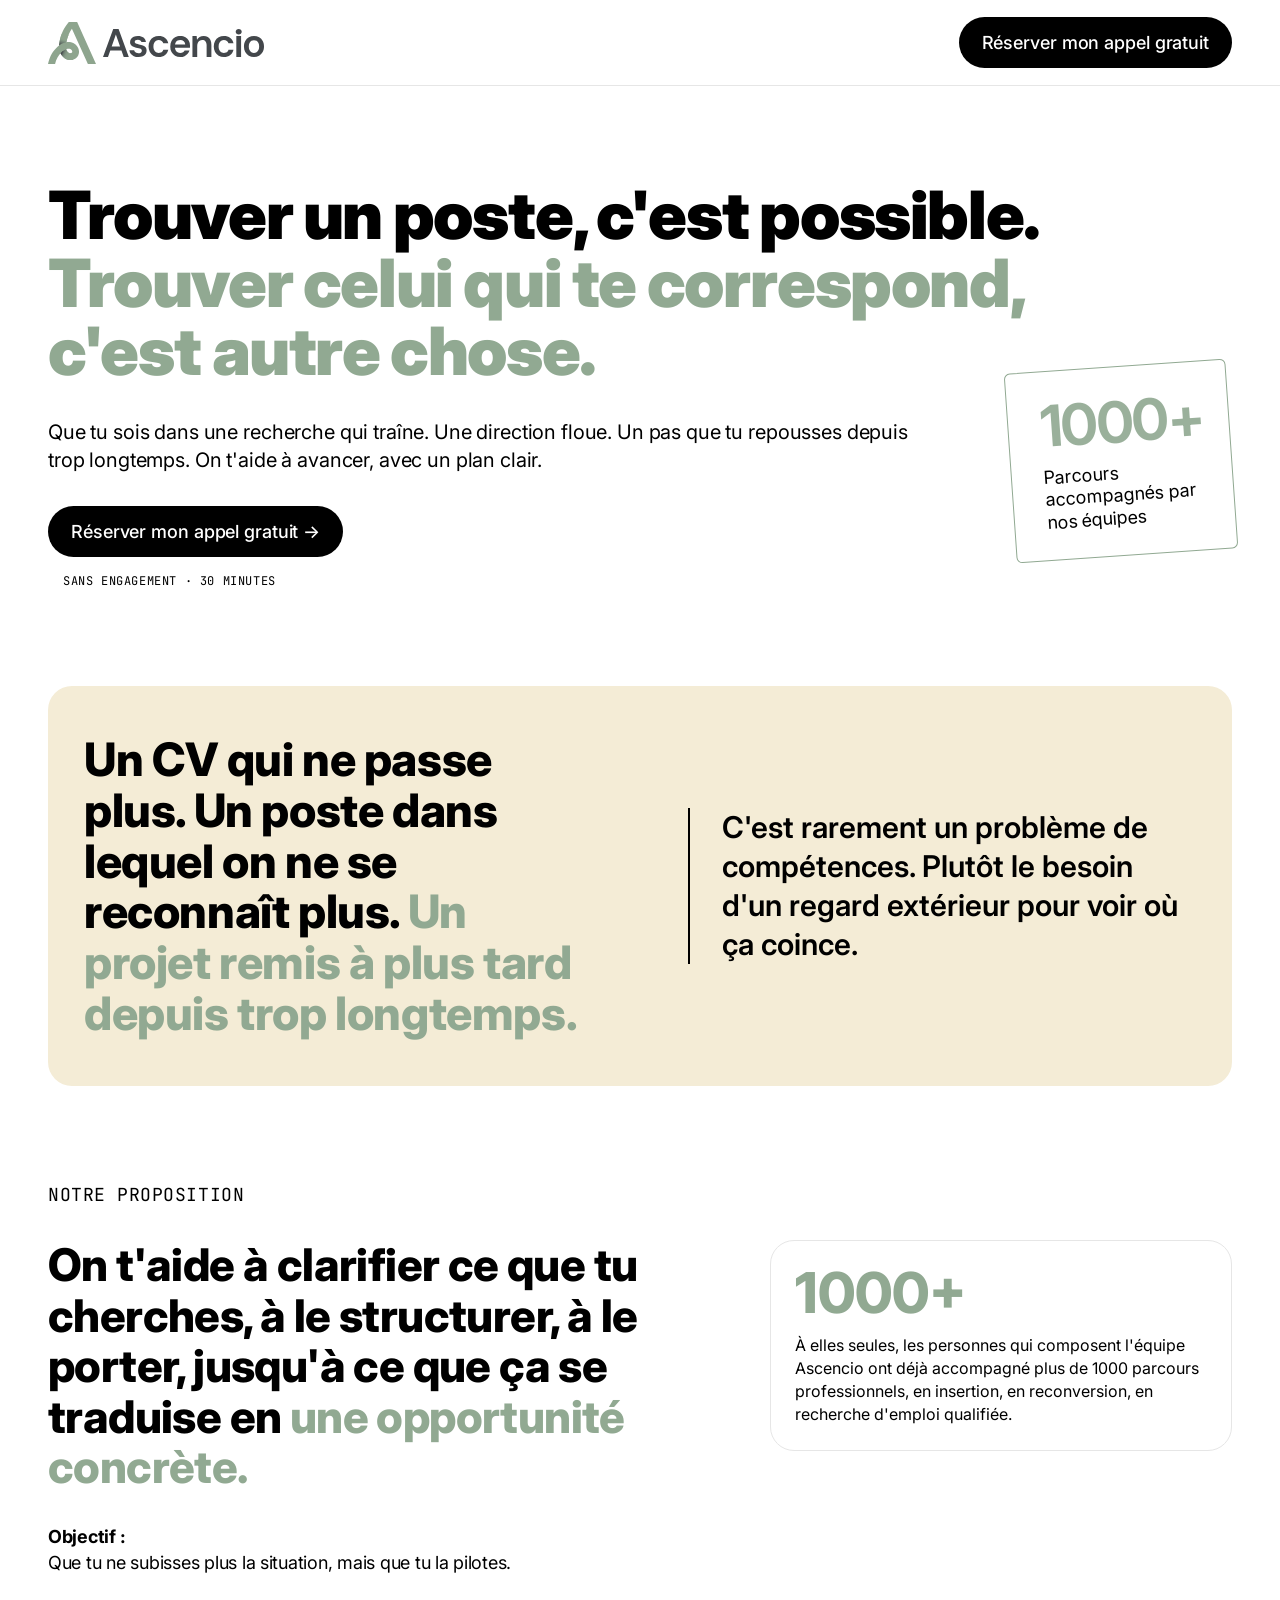
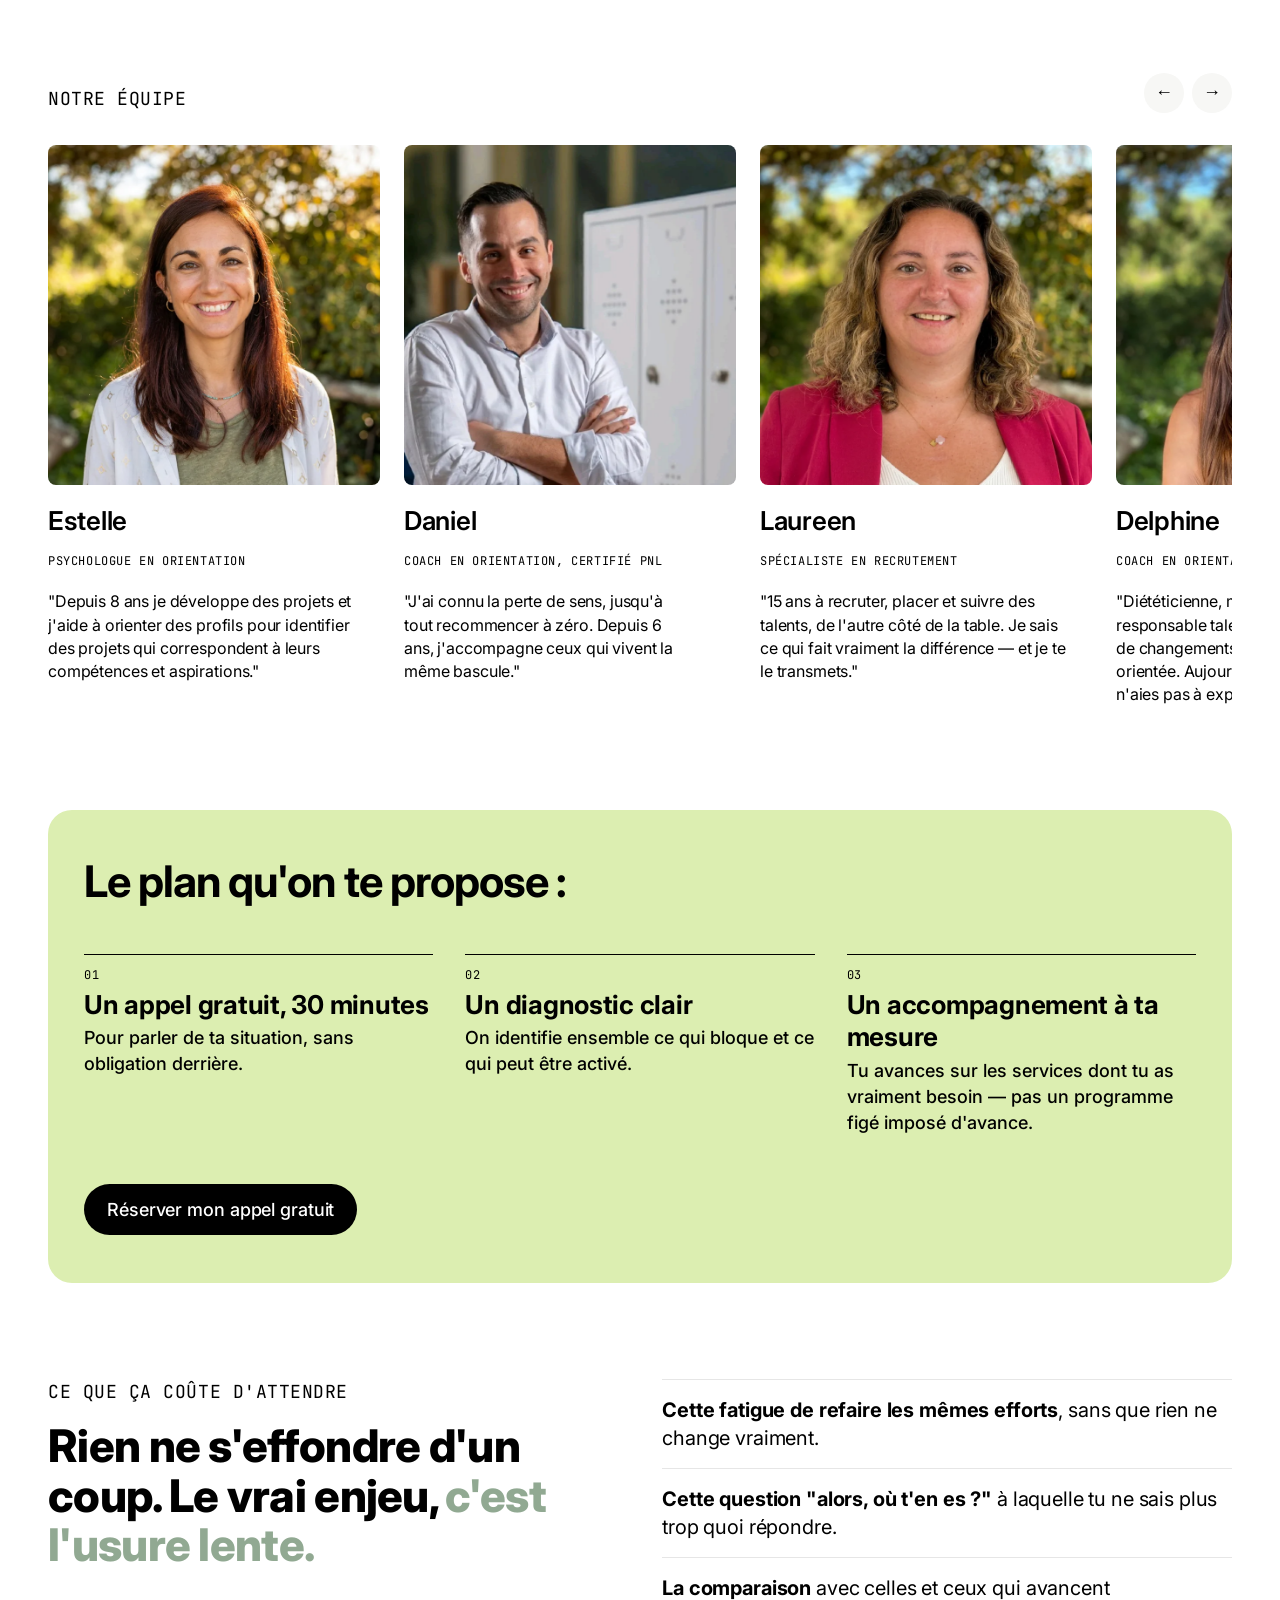
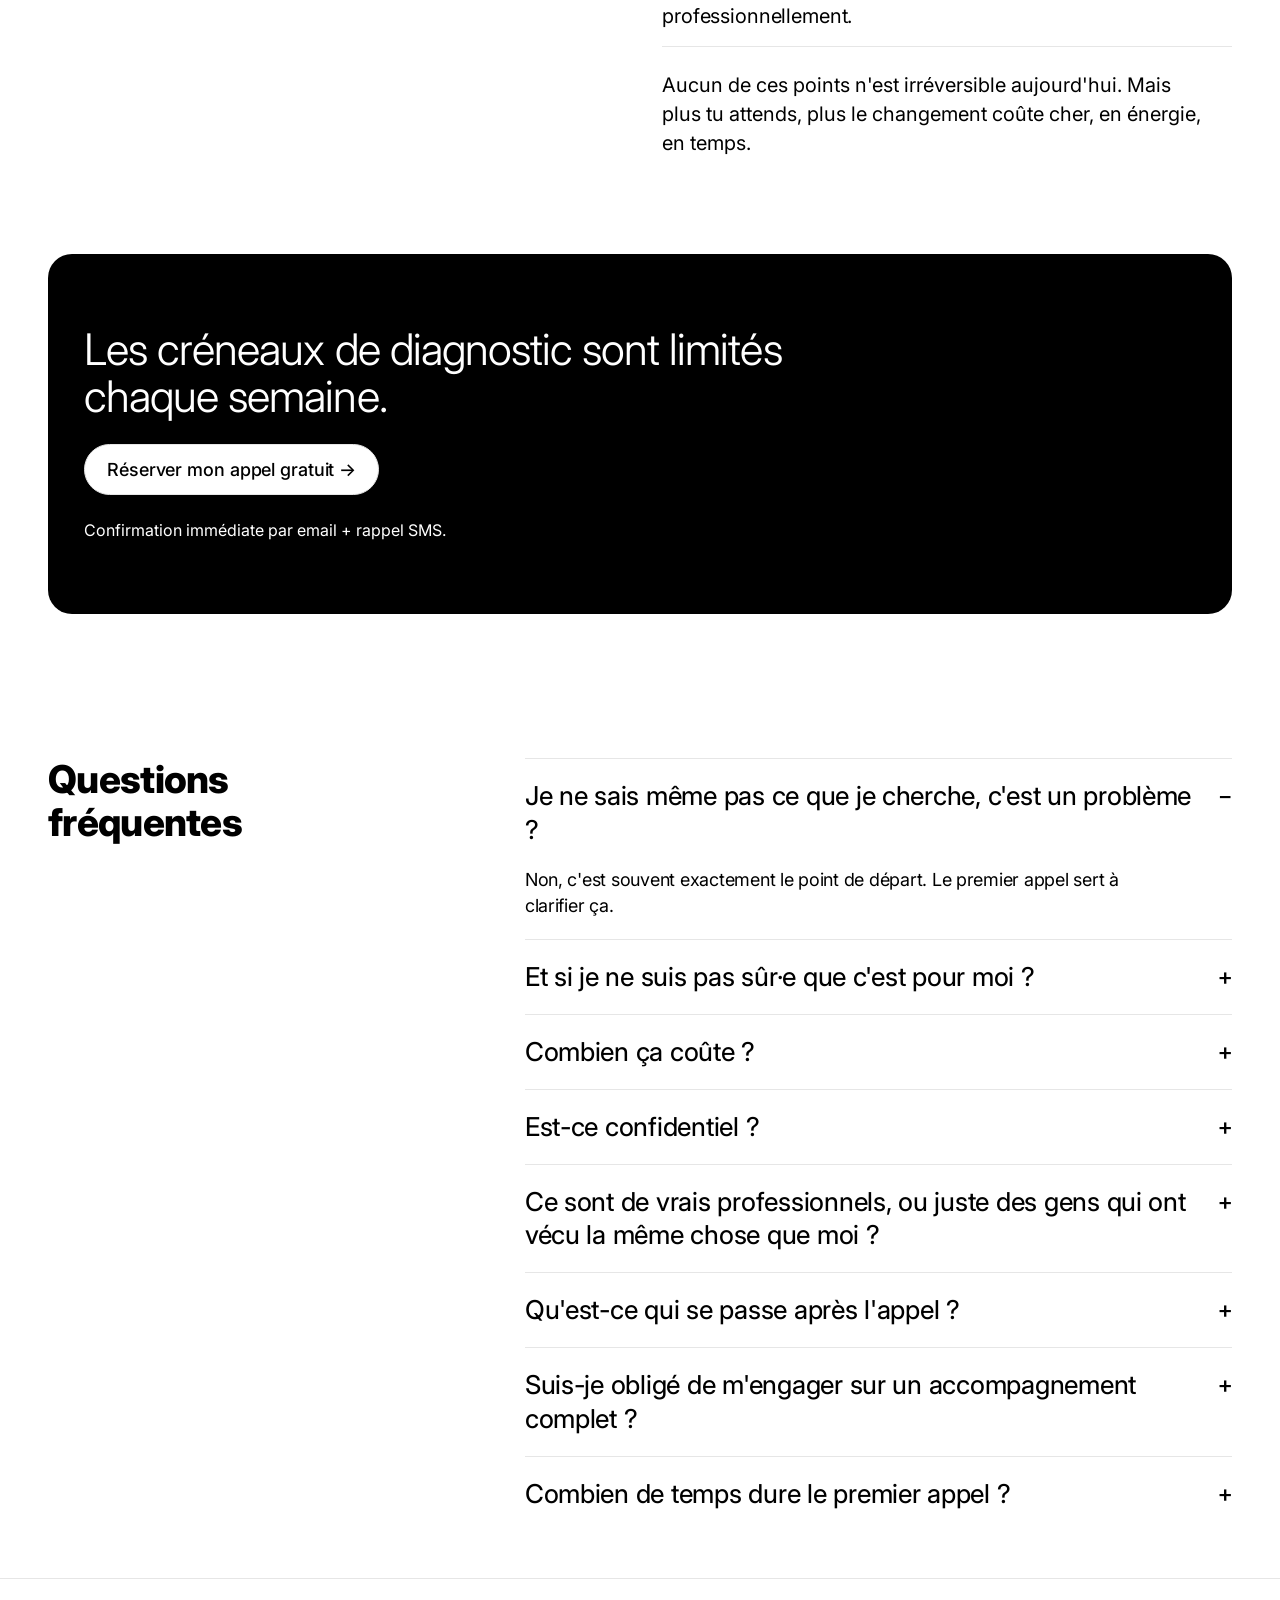
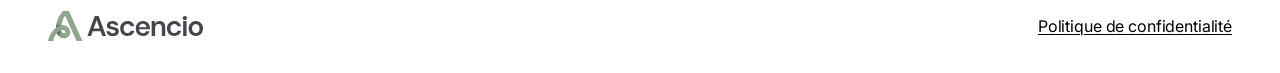
==== avancer-professionnellement/index.html @ 097c0e7f "Rename celui-qui-te-correspond to avancer-professionnellement More generic folder/URL name for the g" ====
<!doctype html>
<html lang="fr">
<head>
<meta charset="utf-8">
<meta name="viewport" content="width=device-width, initial-scale=1">

<!-- Google Tag Manager container GTM-M7S3R6W7.
     Facebook Pixel and Google Analytics are configured as tags INSIDE
     this container (in the GTM web UI), not hardcoded here. -->
<script>(function(w,d,s,l,i){w[l]=w[l]||[];w[l].push({'gtm.start':
new Date().getTime(),event:'gtm.js'});var f=d.getElementsByTagName(s)[0],
j=d.createElement(s),dl=l!='dataLayer'?'&l='+l:'';j.async=true;j.src=
'https://www.googletagmanager.com/gtm.js?id='+i+dl;f.parentNode.insertBefore(j,f);
})(window,document,'script','dataLayer','GTM-M7S3R6W7');</script>
<!-- End Google Tag Manager -->

<title>Ascencio — Trouver un poste qui te correspond</title>
<meta name="description" content="Un appel gratuit de 30 minutes pour clarifier ta recherche d'emploi et construire un plan concret, sans engagement.">

<meta property="og:type" content="website">
<meta property="og:title" content="Ascencio — Trouver un poste qui te correspond">
<meta property="og:description" content="Un appel gratuit de 30 minutes pour clarifier ta recherche d'emploi et construire un plan concret, sans engagement.">
<meta property="og:image" content="../assets/images/team/estelle.webp">
<meta name="twitter:card" content="summary_large_image">

<!-- Fonts: preconnected + swapped in so first paint never blocks on them -->
<link rel="preconnect" href="https://fonts.googleapis.com">
<link rel="preconnect" href="https://fonts.gstatic.com" crossorigin>
<link rel="stylesheet" href="https://fonts.googleapis.com/css2?family=Inter:opsz,wght@14..32,100..900&family=JetBrains+Mono:wght@100..800&display=swap">

<link rel="icon" href="../assets/images/favicon.svg" type="image/svg+xml">
<link rel="icon" href="../assets/images/favicon-32.png" type="image/png" sizes="32x32">
<link rel="apple-touch-icon" href="../assets/images/apple-touch-icon.png">

<link rel="stylesheet" href="../assets/css/tokens.css">
<link rel="stylesheet" href="../assets/css/components.css">
</head>
<body>
<!-- Google Tag Manager (noscript) -->
<noscript><iframe src="https://www.googletagmanager.com/ns.html?id=GTM-M7S3R6W7" height="0" width="0" style="display:none;visibility:hidden"></iframe></noscript>
<!-- End Google Tag Manager (noscript) -->

<header class="site-header">
  <div class="header-inner container">
    <img class="logo" src="../assets/images/logo-ascensio.svg" width="217" height="42" alt="Ascensio">
    <a class="btn btn-primary" href="https://calendly.com/ascencio-ch/30min" target="_blank" rel="noopener noreferrer">Réserver mon appel gratuit</a>
  </div>
</header>

<main>

  <!-- ===== Hero ===== -->
  <section class="hero" data-component="hero">
    <div class="container">
      <h1 class="hero-title">Trouver un poste, c'est possible. <span class="accent">Trouver celui qui te correspond, c'est autre chose.</span></h1>
      <p class="hero-sub">Que tu sois dans une recherche qui traîne. Une direction floue. Un pas que tu repousses depuis trop longtemps. On t'aide à avancer, avec un plan clair.</p>
      <div class="hero-actions">
        <div class="hero-cta-col">
          <a class="btn btn-primary btn-block" href="https://calendly.com/ascencio-ch/30min" target="_blank" rel="noopener noreferrer">Réserver mon appel gratuit →</a>
          <span class="hero-reassurance">Sans engagement · 30 minutes</span>
        </div>
        <div class="hero-stat">
          <span class="hero-stat-number">1000+</span>
          <span class="hero-stat-label">Parcours accompagnés par nos équipes</span>
        </div>
      </div>
    </div>
  </section>
  <div data-sticky-sentinel aria-hidden="true"></div>

  <!-- ===== Mirror: problem framing (no consequences list for this theme — pull-quote instead) ===== -->
  <section data-component="mirror">
    <div class="container">
      <div class="color-block color-block--cream">
        <div class="mirror-grid mirror-grid--center">
          <div>
            <h2 class="mirror-title">Un CV qui ne passe plus. Un poste dans lequel on ne se reconnaît plus. <span class="accent">Un projet remis à plus tard depuis trop longtemps.</span></h2>
          </div>
          <blockquote class="mirror-quote">C'est rarement un problème de compétences. Plutôt le besoin d'un regard extérieur pour voir où ça coince.</blockquote>
        </div>
      </div>
    </div>
  </section>

  <!-- ===== Proposition ===== -->
  <section class="proposition" data-component="proposition">
    <div class="container">
      <div class="proposition-eyebrow">Notre proposition</div>
      <div class="proposition-grid">
        <div>
          <h2 class="proposition-title">On t'aide à clarifier ce que tu cherches, à le structurer, à le porter, jusqu'à ce que ça se traduise en <span class="accent">une opportunité concrète.</span></h2>
          <p class="proposition-goal"><strong>Objectif :</strong><br>Que tu ne subisses plus la situation, mais que tu la pilotes.</p>
        </div>
        <div class="proposition-card">
          <div class="stat-number">1000+</div>
          <p>À elles seules, les personnes qui composent l'équipe Ascencio ont déjà accompagné plus de 1000 parcours professionnels, en insertion, en reconversion, en recherche d'emploi qualifiée.</p>
        </div>
      </div>
    </div>
  </section>

  <!-- ===== Team ===== -->
  <section class="team" data-component="team" aria-label="Notre équipe">
    <div class="team-head container">
      <div class="team-eyebrow">Notre équipe</div>
      <div class="team-controls">
        <button type="button" class="icon-btn" data-rail-prev aria-label="Profil précédent">←</button>
        <button type="button" class="icon-btn" data-rail-next aria-label="Profil suivant">→</button>
      </div>
    </div>
    <div class="team-rail-outer">
    <div class="team-rail-mask">
    <ul class="team-rail" data-rail>
      <li class="team-card">
        <img class="team-photo" src="../assets/images/team/estelle.webp" width="780" height="780" alt="Estelle" loading="lazy" decoding="async">
        <div class="team-name">Estelle</div>
        <div class="team-role">Psychologue en orientation</div>
        <p class="team-quote">"Depuis 8 ans je développe des projets et j'aide à orienter des profils pour identifier des projets qui correspondent à leurs compétences et aspirations."</p>
      </li>
      <li class="team-card">
        <img class="team-photo" src="../assets/images/team/daniel.webp" width="780" height="780" alt="Daniel" loading="lazy" decoding="async">
        <div class="team-name">Daniel</div>
        <div class="team-role">Coach en orientation, certifié PNL</div>
        <p class="team-quote">"J'ai connu la perte de sens, jusqu'à tout recommencer à zéro. Depuis 6 ans, j'accompagne ceux qui vivent la même bascule."</p>
      </li>
      <li class="team-card">
        <img class="team-photo" src="../assets/images/team/laureen.webp" width="780" height="780" alt="Laureen" loading="lazy" decoding="async">
        <div class="team-name">Laureen</div>
        <div class="team-role">Spécialiste en recrutement</div>
        <p class="team-quote">"15 ans à recruter, placer et suivre des talents, de l'autre côté de la table. Je sais ce qui fait vraiment la différence — et je te le transmets."</p>
      </li>
      <li class="team-card">
        <img class="team-photo" src="../assets/images/team/delphine.webp" width="780" height="780" alt="Delphine" loading="lazy" decoding="async">
        <div class="team-name">Delphine</div>
        <div class="team-role">Coach en orientation</div>
        <p class="team-quote">"Diététicienne, manager événementiel, responsable talents : ma carrière a été faite de changements faute d'avoir été bien orientée. Aujourd'hui, je m'assure que toi, tu n'aies pas à expérimenter mon vécu."</p>
      </li>
      <li class="team-card">
        <img class="team-photo" src="../assets/images/team/alice.webp" width="390" height="520" alt="Alice" loading="lazy" decoding="async">
        <div class="team-name">Alice</div>
        <div class="team-role">Psychologue en orientation</div>
      </li>
    </ul>
    </div>
    </div>
  </section>

  <!-- ===== Plan ===== -->
  <section data-component="plan">
    <div class="container">
      <div class="color-block color-block--lime">
        <h2 class="plan-title">Le plan qu'on te propose :</h2>
        <ol class="plan-list">
          <li class="plan-item">
            <span class="plan-num">01</span>
            <strong>Un appel gratuit, 30 minutes</strong>
            <span>Pour parler de ta situation, sans obligation derrière.</span>
          </li>
          <li class="plan-item">
            <span class="plan-num">02</span>
            <strong>Un diagnostic clair</strong>
            <span>On identifie ensemble ce qui bloque et ce qui peut être activé.</span>
          </li>
          <li class="plan-item">
            <span class="plan-num">03</span>
            <strong>Un accompagnement à ta mesure</strong>
            <span>Tu avances sur les services dont tu as vraiment besoin — pas un programme figé imposé d'avance.</span>
          </li>
        </ol>
        <div class="plan-cta">
          <a class="btn btn-primary btn-block" href="https://calendly.com/ascencio-ch/30min" target="_blank" rel="noopener noreferrer">Réserver mon appel gratuit</a>
        </div>
      </div>
    </div>
  </section>

  <!-- ===== Cost of waiting ===== -->
  <section class="cost" data-component="cost">
    <div class="container">
      <div class="cost-grid">
        <div>
          <div class="cost-eyebrow">Ce que ça coûte d'attendre</div>
          <h2 class="cost-title">Rien ne s'effondre d'un coup. Le vrai enjeu, <span class="accent">c'est l'usure lente.</span></h2>
        </div>
        <div>
          <div class="cost-list">
            <div><strong>Cette fatigue de refaire les mêmes efforts</strong>, sans que rien ne change vraiment.</div>
            <div><strong>Cette question "alors, où t'en es ?"</strong> à laquelle tu ne sais plus trop quoi répondre.</div>
            <div><strong>La comparaison</strong> avec celles et ceux qui avancent professionnellement.</div>
          </div>
          <p class="cost-note">Aucun de ces points n'est irréversible aujourd'hui. Mais plus tu attends, plus le changement coûte cher, en énergie, en temps.</p>
        </div>
      </div>
    </div>
  </section>

  <!-- ===== Scarcity / secondary CTA ===== -->
  <section class="scarcity-section" data-component="scarcity">
    <div class="container">
      <div class="color-block color-block--dark scarcity">
        <h2 class="scarcity-title">Les créneaux de diagnostic sont limités chaque semaine.</h2>
        <a class="btn btn-secondary btn-block" href="https://calendly.com/ascencio-ch/30min" target="_blank" rel="noopener noreferrer">Réserver mon appel gratuit →</a>
        <div class="scarcity-note">Confirmation immédiate par email + rappel SMS.</div>
      </div>
    </div>
  </section>

  <!-- ===== FAQ ===== -->
  <section class="faq" data-component="faq">
    <div class="container">
      <div class="faq-grid">
        <h2 class="faq-title">Questions fréquentes</h2>
        <div class="faq-list">
          <details class="faq-item" open>
            <summary>Je ne sais même pas ce que je cherche, c'est un problème ?</summary>
            <p>Non, c'est souvent exactement le point de départ. Le premier appel sert à clarifier ça.</p>
          </details>
          <details class="faq-item">
            <summary>Et si je ne suis pas sûr·e que c'est pour moi ?</summary>
            <p>L'appel n'engage à rien. S'il s'avère qu'on n'est pas la bonne réponse, on te le dira aussi.</p>
          </details>
          <details class="faq-item">
            <summary>Combien ça coûte ?</summary>
            <p>Ça dépend de ce dont tu as besoin, c'est justement ce que le premier appel permet de clarifier. Nos accompagnements démarrent à 150.–/h.</p>
          </details>
          <details class="faq-item">
            <summary>Est-ce confidentiel ?</summary>
            <p>Oui, entièrement. Rien n'est partagé.</p>
          </details>
          <details class="faq-item">
            <summary>Ce sont de vrais professionnels, ou juste des gens qui ont vécu la même chose que moi ?</summary>
            <p>Les deux à la fois. Chacun est sélectionné pour sa formation certifiée mais aussi pour son vécu personnel qui vient enrichir l'accompagnement, pas le remplacer.</p>
          </details>
          <details class="faq-item">
            <summary>Qu'est-ce qui se passe après l'appel ?</summary>
            <p>Une lecture claire de ta situation, et, si ça a du sens, une proposition adaptée d'accompagnement. Aucune obligation.</p>
          </details>
          <details class="faq-item">
            <summary>Suis-je obligé de m'engager sur un accompagnement complet ?</summary>
            <p>Non. Chaque accompagnement est sans engagement.</p>
          </details>
          <details class="faq-item">
            <summary>Combien de temps dure le premier appel ?</summary>
            <p>30 minutes, sans engagement.</p>
          </details>
        </div>
      </div>
    </div>
  </section>

</main>

<footer class="site-footer">
  <div class="container footer-inner">
    <img class="logo" src="../assets/images/logo-ascensio.svg" width="150" height="29" alt="Ascensio">
    <div class="footer-meta">
      <a class="footer-link" href="../politique-confidentialite/">Politique de confidentialité</a>
    </div>
  </div>
</footer>

<div class="sticky-cta" data-sticky-cta>
  <span>Réserver mon appel gratuit</span>
  <a class="btn btn-primary" href="https://calendly.com/ascencio-ch/30min" target="_blank" rel="noopener noreferrer">Réserver</a>
</div>

<div class="cookie-notice" data-cookie-notice hidden>
  <button type="button" class="cookie-notice-close" data-cookie-close aria-label="Fermer">×</button>
  <p class="cookie-notice-text">Ce site utilise des cookies pour améliorer votre expérience et mesurer notre audience.</p>
  <div class="cookie-notice-actions">
    <a class="cookie-notice-link" href="../politique-confidentialite/">En savoir plus</a>
    <button type="button" class="cookie-notice-accept" data-cookie-accept>Compris</button>
  </div>
</div>

<script src="../assets/js/main.js" defer></script>
</body>
</html>
---- assets/css/tokens.css ----
/* Design tokens — generated from the Figma marketing design system export.
   Shared by every variant; edit here to restyle all landing pages at once. */
:root {
  /* color */
  --black: #000000;
  --white: #ffffff;
  --gray-e6: #e6e6e6;
  --gray-f7: #f7f7f5;
  --lime: #dceeb1;
  --lilac: #c5b0f4;
  --cream: #f4ecd6;
  --pink: #efd4d4;
  --mint: #c8e6cd;
  --coral: #f3c9b6;
  --navy: #1f1d3d;
  --brand: #91a992; /* sage accent used for headline highlights, stat numbers, hover state */

  --ink: var(--black);
  --canvas: var(--white);
  --inverse-ink: var(--white);
  --hairline: var(--gray-e6);
  --surface-soft: var(--gray-f7);
  --border-card: var(--hairline);

  --block-lime: var(--lime);
  --block-lilac: var(--lilac);
  --block-cream: var(--cream);
  --block-pink: var(--pink);
  --block-mint: var(--mint);
  --block-coral: var(--coral);
  --block-navy: var(--navy);

  /* type */
  --font-sans: "Inter", system-ui, -apple-system, sans-serif;
  --font-mono: "JetBrains Mono", ui-monospace, "SF Mono", monospace;

  --fs-display-lg: 64px; --lh-display-lg: 1.1; --ls-display-lg: -0.96px; --fw-display-lg: 700;
  --fs-headline: 26px; --lh-headline: 1.3; --ls-headline: -0.26px; --fw-headline: 600;
  --fs-subhead: 26px; --lh-subhead: 1.35; --ls-subhead: -0.26px; --fw-subhead: 450;
  --fs-card-title: 24px;
  --fs-body-lg: 20px; --lh-body-lg: 1.4; --ls-body-lg: -0.14px; --fw-body-lg: 400;
  --fs-body: 18px; --lh-body: 1.45; --ls-body: -0.26px; --fw-body: 400;
  --fs-body-sm: 16px; --lh-body-sm: 1.45; --ls-body-sm: -0.14px;
  --fs-button: 18px; --lh-button: 1.4; --ls-button: -0.1px; --fw-button: 500;
  --fs-eyebrow: 18px; --ls-eyebrow: 0.54px;
  --fs-caption: 12px; --ls-caption: 0.6px;

  /* space */
  --space-hair: 1px; --space-xxs: 4px; --space-xs: 8px; --space-sm: 12px; --space-md: 16px;
  --space-lg: 24px; --space-xl: 32px; --space-xxl: 48px; --space-section: 96px;

  --container-max: 1280px;
  --gutter-desktop: 48px;
  --gutter-mobile: 20px;
  --pad-block: 48px;
  --pad-card: 24px;

  /* shape / motion */
  --radius-md: 8px;
  --radius-lg: 24px;
  --radius-pill: 50px;
  --radius-full: 9999px;
  --ease-out: cubic-bezier(.2, .6, .2, 1);
  --dur-fast: 160ms;
  --dur-base: 280ms;

  /* breakpoint value for JS (kept in sync with the media query below) */
  --bp-mobile: 720px;
}
---- assets/css/components.css ----
/* Component library shared by every variant's index.html.
   Mobile-first: base rules target the phone layout used inside the
   Instagram/Facebook in-app browser; the single breakpoint below scales
   up to the desktop layout. Keeping one breakpoint (instead of separate
   mobile/desktop templates) is what makes a section reusable as one
   component across variants. */

/* ---------- base ---------- */
*, *::before, *::after { box-sizing: border-box; }
html { -webkit-text-size-adjust: 100%; }
body {
  margin: 0;
  background: var(--canvas);
  color: var(--ink);
  font-family: var(--font-sans);
  font-size: var(--fs-body);
  line-height: var(--lh-body);
  -webkit-font-smoothing: antialiased;
}
h1, h2, p, ol, ul { margin: 0; }
a { color: var(--ink); text-decoration: none; }
img { display: block; max-width: 100%; }
p { text-wrap: pretty; }
.accent { color: var(--brand); }

.container {
  max-width: var(--container-max);
  margin: 0 auto;
  padding: 0 var(--gutter-mobile);
}
@media (min-width: 721px) {
  .container { padding: 0 var(--gutter-desktop); }
}

/* ---------- buttons ---------- */
.btn {
  display: inline-flex;
  align-items: center;
  justify-content: center;
  gap: var(--space-xs);
  min-height: 48px;
  padding: 12px 22px;
  border: 1px solid transparent;
  border-radius: var(--radius-pill);
  font-family: var(--font-sans);
  font-size: var(--fs-button);
  font-weight: var(--fw-button);
  line-height: var(--lh-button);
  letter-spacing: var(--ls-button);
  white-space: nowrap;
  cursor: pointer;
  text-decoration: none;
  transition: background-color var(--dur-base) var(--ease-out),
              color var(--dur-base) var(--ease-out),
              border-color var(--dur-base) var(--ease-out);
}
.btn-primary { background: var(--ink); color: var(--canvas); }
.btn-secondary { background: var(--canvas); color: var(--ink); border-color: var(--border-card); }
.btn:hover, .btn:focus-visible { background: var(--brand); color: #fff; border-color: var(--brand); }
.btn-block { width: auto; }

.icon-btn {
  width: 40px;
  height: 40px;
  flex: none;
  display: inline-flex;
  align-items: center;
  justify-content: center;
  border: none;
  border-radius: var(--radius-full);
  background: var(--surface-soft);
  color: var(--ink);
  cursor: pointer;
  font-size: 18px;
}
.icon-btn:hover, .icon-btn:focus-visible { background: var(--brand); color: #fff; }

/* ---------- color block ---------- */
.color-block {
  border-radius: var(--radius-lg);
  padding: 32px;
}
@media (min-width: 721px) {
  .color-block { padding: 24px 36px; }
}
.color-block--lime { background: var(--block-lime); }
.color-block--cream { background: var(--block-cream); }
.color-block--lime, .color-block--cream { padding-top: 32px; padding-bottom: 32px; }
@media (min-width: 721px) {
  .color-block--lime, .color-block--cream { padding-top: 48px; padding-bottom: 48px; }
}
.color-block--mint { background: var(--block-mint); }
.color-block--pink { background: var(--block-pink); }
.color-block--lilac { background: var(--block-lilac); }
.color-block--coral { background: var(--block-coral); }
.color-block--dark { background: var(--ink); color: var(--inverse-ink); }

/* ---------- header ---------- */
.site-header {
  position: sticky;
  top: 0;
  z-index: 20;
  height: 60px;
  background: var(--canvas);
  border-bottom: var(--space-hair) solid var(--hairline);
}
.header-inner { display: flex; align-items: center; justify-content: space-between; gap: var(--space-md); height: 100%; }
.site-header .logo { height: 30px; width: auto; }
.site-header .btn { display: none; }
@media (min-width: 721px) {
  .site-header { height: 86px; }
  .site-header .logo { height: 42px; }
  .site-header .btn { display: inline-flex; }
}

/* ---------- hero ---------- */
.hero { padding: var(--space-xxl) 0; }
.hero-title {
  font-size: 34px;
  font-weight: 800;
  line-height: 1.08;
  letter-spacing: -0.7px;
}
.hero-sub {
  margin-top: var(--space-lg);
  max-width: 60em;
  font-size: var(--fs-body);
  line-height: var(--lh-body-lg);
  letter-spacing: var(--ls-body);
}
.hero-actions {
  margin-top: var(--space-xl);
  display: flex;
  flex-direction: column;
  align-items: flex-start;
  gap: var(--space-md);
}
.hero-cta-col { display: flex; flex-direction: column; align-items: flex-start; gap: var(--space-md); }
.hero-reassurance {
  font-family: var(--font-mono);
  font-size: var(--fs-caption);
  letter-spacing: var(--ls-caption);
  text-transform: uppercase;
}
.hero-stat {
  margin-top: var(--space-xl);
  display: flex;
  align-items: center;
  gap: var(--space-md);
  padding: 16px var(--space-lg);
  background: var(--canvas);
  border: 1px solid var(--brand);
  border-radius: var(--radius-lg);
}
.hero-stat-number { flex: none; font-size: 44px; font-weight: 800; line-height: 1; letter-spacing: -1px; color: var(--brand); }
.hero-stat-label { font-size: var(--fs-body-sm); font-weight: 600; line-height: 1.25; }

@media (min-width: 721px) {
  .hero { padding: var(--space-section) 0; }
  .hero-title { max-width: 16em; font-size: clamp(40px, 5.2vw, 76px); font-weight: 900; line-height: 1.02; letter-spacing: -1.4px; }
  .hero-sub { max-width: min(52em, calc(100% - 300px)); font-size: var(--fs-body-lg); line-height: var(--lh-body-lg); letter-spacing: var(--ls-body-lg); margin-top: var(--space-xl); }
  .hero-actions {
    flex-direction: row;
    align-items: flex-start;
    justify-content: space-between;
    gap: var(--space-xxl);
  }
  .hero-reassurance { padding-left: 15px; }
  .hero-stat {
    flex: none;
    width: 222px;
    height: 190px;
    margin-top: -140px;
    padding: var(--space-xl);
    flex-direction: column;
    justify-content: center;
    align-items: flex-start;
    gap: var(--space-sm);
    border-radius: 6px;
    transform: rotate(-4deg);
  }
  .hero-stat-number { font-size: 57px; font-weight: 700; letter-spacing: -1.4px; color: rgba(145, 169, 146, 0.92); }
  .hero-stat-label { font-size: 18px; font-weight: 400; }
}

/* opt-in: scale up short hero titles instead of rendering them at baseline
   size — combine with .hero-title (class="hero-title hero-title--lg"),
   never replaces it, so pages with long titles are unaffected. */
.hero-title--lg { font-size: 44px; letter-spacing: -1px; }
@media (min-width: 721px) {
  .hero-title--lg { max-width: 20em; font-size: clamp(56px, 8vw, 108px); letter-spacing: -2px; }
}

/* ---------- mirror (problem framing) ---------- */
.mirror-grid {
  display: grid;
  gap: var(--space-xl);
  align-items: start;
}
.mirror-title { font-size: 28px; font-weight: 800; line-height: 1.1; letter-spacing: -0.4px; }
.mirror-body { margin-top: var(--space-lg); font-size: var(--fs-body-sm); line-height: var(--lh-body-sm); }
.mirror-eyebrow {
  font-family: var(--font-mono);
  font-size: 16px;
  letter-spacing: var(--ls-caption);
  text-transform: uppercase;
}
.mirror-list { list-style: none; margin: var(--space-md) 0 0; padding: 0; display: flex; flex-direction: column; gap: var(--space-md); }
.mirror-item {
  display: flex;
  flex-direction: column;
  gap: var(--space-xxs);
  padding-top: var(--space-sm);
  border-top: 1px solid var(--ink);
}
.mirror-num { font-family: var(--font-mono); font-size: var(--fs-caption); letter-spacing: var(--ls-caption); color: var(--brand); }
.mirror-item p { font-size: var(--fs-body-lg); font-weight: 600; line-height: 1.3; }

@media (min-width: 721px) {
  .mirror-grid { grid-template-columns: minmax(0, 1fr) minmax(0, 1fr); gap: var(--space-section); }
  .mirror-title { font-size: clamp(32px, 3.6vw, 48px); }
  .mirror-body { max-width: 24em; font-size: var(--fs-body-lg); line-height: var(--lh-body-lg); }
  .mirror-eyebrow { font-size: 15px; letter-spacing: 0.6px; }
  .mirror-list { margin-top: var(--space-lg); gap: var(--space-lg); }
}

/* opt-in: right column as a single pull-quote instead of a numbered list —
   for themes whose "méchant" framing is one statement, not several
   consequences. Use <blockquote class="mirror-quote"> in place of
   .mirror-eyebrow + .mirror-list; .mirror-grid itself is untouched. */
.mirror-quote {
  margin: 0;
  padding-left: var(--space-lg);
  border-left: 2px solid var(--ink);
  font-size: var(--fs-body-lg);
  font-weight: 600;
  line-height: 1.3;
}
@media (min-width: 721px) {
  .mirror-quote { align-self: center; padding-left: var(--space-xl); font-size: clamp(22px, 2.4vw, 30px); }
}
/* when a second .mirror-quote sits under the title in the left column
   (rather than standing alone as the right column), give it breathing
   room — the standalone right-column one relies on the grid gap instead. */
.mirror-title + .mirror-quote { margin-top: var(--space-md); border-left: none; padding-left: 0; }
@media (min-width: 721px) {
  .mirror-title + .mirror-quote { margin-top: var(--space-lg); padding-left: 0; }
}
/* opt-in: vertically center a short right column against the left column
   instead of top-aligning it (baseline .mirror-grid uses align-items:
   start, which suits a tall .mirror-list but strands a short .mirror-quote
   at the top on desktop). */
.mirror-grid--center { align-items: center; }

/* ---------- proposition ---------- */
.proposition { padding: var(--space-xxl) 0; }
.proposition-eyebrow {
  margin-bottom: var(--space-xl);
  font-family: var(--font-mono);
  font-size: 16px;
  letter-spacing: var(--ls-eyebrow);
  text-transform: uppercase;
}
.proposition-grid { display: grid; gap: var(--space-lg); align-items: start; }
.proposition-title { font-size: 30px; font-weight: 800; line-height: 1.15; letter-spacing: -0.4px; }
.proposition-goal { margin-top: var(--space-xl); font-size: var(--fs-body-sm); line-height: var(--lh-body-sm); }
.proposition-card {
  margin-top: var(--space-xl);
  padding: var(--space-lg);
  border: var(--space-hair) solid var(--border-card);
  border-radius: var(--radius-lg);
}
.proposition-card .stat-number { font-size: clamp(40px, 8vw, 64px); font-weight: 800; line-height: 1; color: var(--brand); }
.proposition-card p { margin-top: var(--space-sm); font-size: var(--fs-body-sm); line-height: var(--lh-body-sm); }

@media (min-width: 721px) {
  .proposition { padding: var(--space-section) 0 0; }
  .proposition-eyebrow { font-size: var(--fs-eyebrow); }
  .proposition-grid { grid-template-columns: minmax(0, 1.15fr) minmax(0, 0.85fr); gap: var(--space-section); }
  .proposition-title { max-width: 22em; font-size: 45px; line-height: 1.12; letter-spacing: -0.6px; }
  .proposition-goal { max-width: 30em; font-size: var(--fs-body); line-height: var(--lh-body); letter-spacing: var(--ls-body); }
  .proposition-card { margin-top: 0; padding: var(--pad-card); }
  .proposition-card .stat-number { font-size: clamp(48px, 4.4vw, 64px); }
}

/* ---------- team ---------- */
.team { padding: 0 0 var(--space-xxl); }
.team-head {
  display: flex;
  align-items: center;
  justify-content: space-between;
  gap: var(--space-md);
}
.team-eyebrow {
  font-family: var(--font-mono);
  font-size: 18px;
  letter-spacing: var(--ls-eyebrow);
  text-transform: uppercase;
}
.team-controls { display: flex; gap: var(--space-xs); }
.team-rail {
  list-style: none;
  margin: var(--space-lg) auto 0;
  display: flex;
  gap: var(--gutter-mobile);
  max-width: var(--container-max);
  padding: 0 var(--gutter-mobile) var(--space-md);
  overflow-x: auto;
  overscroll-behavior-x: contain;
  scroll-snap-type: x mandatory;
  scroll-padding-left: var(--gutter-mobile);
  scroll-padding-right: var(--gutter-mobile);
  scrollbar-width: none;
}
.team-rail::-webkit-scrollbar { display: none; }
.team-card {
  flex: 0 0 240px;
  min-width: 0;
  scroll-snap-align: start;
  display: flex;
  flex-direction: column;
  gap: var(--space-xxs);
  margin: 0;
}
.team-photo {
  width: 100%;
  height: 300px;
  border-radius: var(--radius-md);
  object-fit: cover;
  background: var(--surface-soft);
}
.team-name { margin-top: var(--space-xxs); font-size: var(--fs-body-lg); font-weight: 600; line-height: 1.2; }
.team-role {
  font-family: var(--font-mono);
  font-size: var(--fs-caption);
  letter-spacing: var(--ls-caption);
  text-transform: uppercase;
}
.team-quote { margin-top: 4px; font-size: 15px; line-height: 1.32; }

@media (min-width: 721px) {
  .team { padding: 0 0 var(--space-section); }
  .team-head { align-items: flex-end; margin-top: var(--space-section); }
  .team-eyebrow { font-size: var(--fs-eyebrow); }
  /* team-rail-outer reproduces .container's own max-width + padding formula
     exactly (rather than relying on auto-centering alone, which only works
     once the viewport is wide enough to make max-width the binding
     constraint) so the rail's content band lines up with every other
     section at ANY desktop width, not just at the 1280px ceiling. The mask
     then crops the rail to that same band with overflow:hidden, so the
     peeking card is cut off at the page's right margin, never past it. */
  .team-rail-outer {
    max-width: var(--container-max);
    margin: 0 auto;
    padding: 0 var(--gutter-desktop);
  }
  .team-rail-mask {
    overflow: hidden;
    margin-top: var(--space-xl);
  }
  .team-rail {
    max-width: none;
    padding: 0 0 var(--space-xs);
    margin-top: 0;
    gap: var(--space-lg);
    scroll-padding-left: 0;
    scroll-padding-right: 0;
  }
  .team-card { flex: 0 0 max(220px, calc((100% - 2 * var(--space-lg) - 140px) / 3)); gap: var(--space-md); }
  .team-photo { height: 340px; }
  .team-name { font-size: var(--fs-headline); line-height: 1.25; letter-spacing: var(--ls-headline); }
  .team-quote { font-size: var(--fs-body-sm); line-height: var(--lh-body-sm); letter-spacing: var(--ls-body-sm); }
}

/* ---------- plan ---------- */
.plan-title { font-size: 28px; font-weight: 700; line-height: 1.1; letter-spacing: -0.5px; }
.plan-list {
  margin: var(--space-xl) 0 0;
  padding: 0;
  list-style: none;
  display: flex;
  flex-direction: column;
  gap: var(--space-lg);
}
.plan-item {
  display: flex;
  flex-direction: column;
  gap: var(--space-xxs);
  padding-top: var(--space-sm);
  border-top: var(--space-hair) solid var(--ink);
}
.plan-num { font-family: var(--font-mono); font-size: var(--fs-caption); letter-spacing: var(--ls-caption); }
.plan-item strong { font-size: var(--fs-body-lg); font-weight: 700; line-height: 1.3; }
.plan-item span:last-child { font-size: var(--fs-body-sm); font-weight: 500; line-height: var(--lh-body-sm); }
.plan-cta { margin-top: var(--space-xl); }

@media (min-width: 721px) {
  .plan-title { max-width: 18em; font-size: clamp(32px, 3.4vw, 52px); line-height: 1.1; letter-spacing: var(--ls-display-lg); }
  .plan-list { gap: var(--space-xl); margin-top: var(--space-xxl); }
  .plan-item strong { font-size: var(--fs-headline); line-height: 1.25; letter-spacing: var(--ls-headline); }
  .plan-item span:last-child { font-size: var(--fs-body); }
  .plan-cta { margin-top: var(--space-xxl); }
}

/* the 3-across grid needs real width for the headline + description not to
   crowd each other — keep the single-column (mobile-style) layout through
   tablet widths (iPad included) and only switch to 3 columns on wide desktop */
@media (min-width: 1025px) {
  .plan-list { grid-template-columns: repeat(3, minmax(0, 1fr)); display: grid; }
}

/* ---------- cost of waiting ---------- */
.cost { padding: var(--space-xxl) 0; }
.cost-grid { display: grid; gap: var(--space-xl); }
.cost-eyebrow {
  font-family: var(--font-mono);
  font-size: 18px;
  letter-spacing: var(--ls-eyebrow);
  text-transform: uppercase;
}
.cost-title { margin-top: var(--space-md); max-width: 16em; font-size: 30px; font-weight: 800; line-height: 1.12; letter-spacing: -0.5px; }
/* when the title is alone in its column (no eyebrow above it there, e.g.
   because the eyebrow moved to the other column) it shouldn't inherit the
   top margin meant to clear that eyebrow — drop it so both columns start
   flush at the same line. */
.cost-title:first-child { margin-top: 0; }
.cost-list { display: flex; flex-direction: column; }
/* when the eyebrow sits in the list column instead of above the title
   (moved there per-page), give it the same breathing room it'd get above
   a title — .cost-title's own margin-top handles the usual case. */
.cost-eyebrow + .cost-list { margin-top: var(--space-md); }
.cost-list div { padding: var(--space-md) 0; font-size: var(--fs-body); line-height: var(--lh-body); border-top: var(--space-hair) solid var(--hairline); }
.cost-list div:last-child { border-bottom: var(--space-hair) solid var(--hairline); }
.cost-note { margin-top: var(--space-lg); font-size: var(--fs-body-sm); line-height: var(--lh-body-sm); }

@media (min-width: 721px) {
  .cost { padding: var(--space-section) 0; }
  .cost-eyebrow { font-size: var(--fs-eyebrow); }
  .cost-grid { grid-template-columns: minmax(0, 1fr) minmax(0, 1.1fr); gap: var(--space-section); }
  .cost-title { font-size: 45px; line-height: 1.1; letter-spacing: -0.7px; }
  .cost-list div { font-size: var(--fs-body-lg); line-height: var(--lh-body-lg); letter-spacing: var(--ls-body-lg); }
  .cost-note { font-size: 20px; }
}

/* ---------- scarcity / secondary CTA band ---------- */
.scarcity-section { padding-bottom: var(--space-xl); }
.scarcity { display: flex; flex-direction: column; align-items: flex-start; gap: var(--space-lg); }
.scarcity-title { max-width: 18em; font-size: 28px; font-weight: 340; line-height: 1.12; letter-spacing: -0.5px; }
.scarcity .btn-secondary { background: #fff; color: var(--ink); }
.scarcity-note { font-size: var(--fs-body-sm); line-height: var(--lh-body-sm); }

@media (min-width: 721px) {
  .scarcity-section { padding-bottom: var(--space-section); }
  .scarcity-title { font-size: clamp(32px, 3.4vw, 52px); line-height: 1.08; letter-spacing: var(--ls-display-lg); }
  .color-block.scarcity { padding-top: 72px; padding-bottom: 72px; }
}

/* ---------- FAQ ---------- */
.faq { padding: var(--space-xxl) 0; }
.faq-title { font-size: 28px; font-weight: 800; line-height: 1.14; letter-spacing: -0.5px; }
.faq-list { margin-top: var(--space-lg); display: flex; flex-direction: column; }
.faq-item { border-top: var(--space-hair) solid var(--hairline); }
.faq-item summary {
  list-style: none;
  display: flex;
  align-items: baseline;
  justify-content: space-between;
  gap: var(--space-md);
  padding: 20px 0;
  min-height: 44px;
  cursor: pointer;
  font-size: var(--fs-body);
  font-weight: 500;
  line-height: 1.35;
}
.faq-item summary::-webkit-details-marker { display: none; }
.faq-item summary::after {
  content: "+";
  flex: none;
  font-family: var(--font-mono);
  font-size: var(--fs-body-lg);
  line-height: 1;
}
.faq-item[open] summary::after { content: "–"; }
.faq-item p { padding-bottom: 20px; font-size: var(--fs-body-sm); line-height: var(--lh-body-sm); }

@media (min-width: 721px) {
  .faq-grid { display: grid; grid-template-columns: minmax(0, 0.7fr) minmax(0, 1.3fr); gap: var(--space-section); align-items: start; }
  .faq-title { font-size: clamp(28px, 3vw, 44px); line-height: 1.1; letter-spacing: -0.7px; }
  .faq-list { margin-top: 0; }
  .faq-item summary { font-size: var(--fs-subhead); font-weight: var(--fw-subhead); line-height: 1.3; letter-spacing: var(--ls-subhead); }
  .faq-item summary::after { font-size: var(--fs-card-title); }
  .faq-item p { max-width: 34em; font-size: var(--fs-body); line-height: var(--lh-body); letter-spacing: var(--ls-body); }
}

/* ---------- footer ---------- */
.site-footer {
  padding: var(--space-xl) 0;
  border-top: var(--space-hair) solid var(--hairline);
}
.footer-inner {
  display: flex;
  flex-direction: column;
  align-items: center;
  gap: var(--space-md);
}
.site-footer .logo { height: 26px; width: auto; }
.site-footer address { font-style: normal; text-align: center; font-size: var(--fs-body-sm); line-height: var(--lh-body-sm); letter-spacing: var(--ls-body-sm); }
.footer-meta { display: flex; flex-direction: column; align-items: center; gap: var(--space-xs); }
.footer-link { font-size: var(--fs-body-sm); letter-spacing: var(--ls-body-sm); text-decoration: underline; text-underline-offset: 2px; }

@media (min-width: 721px) {
  .footer-inner { flex-direction: row; align-items: center; justify-content: space-between; }
  .site-footer .logo { height: 30px; }
  .site-footer address { text-align: right; }
  .footer-meta { align-items: flex-end; }
}

/* ---------- legal / policy pages ---------- */
.legal { padding: var(--space-xxl) 0; }
.legal-title { font-size: 32px; font-weight: 800; line-height: 1.1; letter-spacing: -0.5px; }
.legal-updated { margin-top: var(--space-sm); font-family: var(--font-mono); font-size: var(--fs-caption); letter-spacing: var(--ls-caption); text-transform: uppercase; opacity: 0.6; }
.legal-content { margin-top: var(--space-xxl); max-width: 42em; }
.legal-content h2 { margin: var(--space-xxl) 0 var(--space-md); font-size: 20px; font-weight: 700; letter-spacing: -0.3px; }
.legal-content h2:first-child { margin-top: 0; }
.legal-content p { margin: 0 0 var(--space-md); font-size: var(--fs-body-sm); line-height: var(--lh-body-sm); }
.legal-content ul { margin: 0 0 var(--space-md); padding-left: 1.2em; font-size: var(--fs-body-sm); line-height: var(--lh-body-sm); }
.legal-content li { margin-bottom: var(--space-xs); }
.legal-content a { text-decoration: underline; text-underline-offset: 2px; }

@media (min-width: 721px) {
  .legal { padding: var(--space-section) 0; }
  .legal-title { font-size: 44px; }
  .legal-content h2 { font-size: 24px; }
}

/* ---------- sticky mobile CTA ---------- */
.sticky-cta {
  position: fixed;
  left: 0;
  right: 0;
  bottom: 0;
  z-index: 30;
  display: flex;
  align-items: center;
  justify-content: space-between;
  gap: var(--space-md);
  padding: var(--space-sm) var(--gutter-mobile) var(--space-md);
  background: var(--canvas);
  border-top: var(--space-hair) solid var(--hairline);
  transform: translateY(110%);
  opacity: 0;
  pointer-events: none;
  transition: transform var(--dur-base) var(--ease-out), opacity var(--dur-base) var(--ease-out);
}
.sticky-cta.is-visible { transform: translateY(0); opacity: 1; pointer-events: auto; }
.sticky-cta span { font-size: var(--fs-body-sm); font-weight: 500; }
.sticky-cta .btn { flex: none; min-height: 44px; padding: 10px 20px; }

/* the sticky bar can appear up to tablet widths (iPad included); reserve
   room at the foot of the page so it never overlaps the footer address */
@media (max-width: 1024px) {
  body { padding-bottom: 84px; }
}
@media (min-width: 1025px) {
  .sticky-cta { display: none; }
}

/* ---------- cookie notice ---------- */
.cookie-notice {
  position: fixed;
  right: var(--space-md);
  bottom: var(--space-md);
  z-index: 40;
  width: min(320px, calc(100vw - 2 * var(--space-md)));
  padding: var(--space-xl) var(--space-md) var(--space-md);
  background: var(--canvas);
  border: var(--space-hair) solid var(--hairline);
  border-radius: var(--radius-md);
  box-shadow: 0 12px 32px rgba(0, 0, 0, 0.12);
  transform: translateY(12px);
  opacity: 0;
  pointer-events: none;
  transition: transform var(--dur-base) var(--ease-out), opacity var(--dur-base) var(--ease-out);
}
.cookie-notice[hidden] { display: none; }
.cookie-notice.is-visible { transform: translateY(0); opacity: 1; pointer-events: auto; }
.cookie-notice-close {
  position: absolute;
  top: var(--space-xs);
  right: var(--space-xs);
  width: 24px;
  height: 24px;
  display: inline-flex;
  align-items: center;
  justify-content: center;
  border: none;
  border-radius: var(--radius-full);
  background: transparent;
  color: var(--ink);
  font-size: 16px;
  line-height: 1;
  cursor: pointer;
}
.cookie-notice-close:hover { background: var(--surface-soft); }
.cookie-notice-text { margin: 0; font-size: var(--fs-body-sm); line-height: var(--lh-body-sm); }
.cookie-notice-actions { margin-top: var(--space-md); display: flex; align-items: center; justify-content: space-between; gap: var(--space-md); }
.cookie-notice-link { font-size: var(--fs-caption); letter-spacing: var(--ls-caption); }
.cookie-notice-accept {
  flex: none;
  min-height: 36px;
  padding: 8px 16px;
  border: none;
  border-radius: var(--radius-pill);
  background: var(--ink);
  color: var(--canvas);
  font-family: var(--font-sans);
  font-size: 14px;
  font-weight: 600;
  cursor: pointer;
  transition: background-color var(--dur-base) var(--ease-out);
}
.cookie-notice-accept:hover { background: var(--brand); }
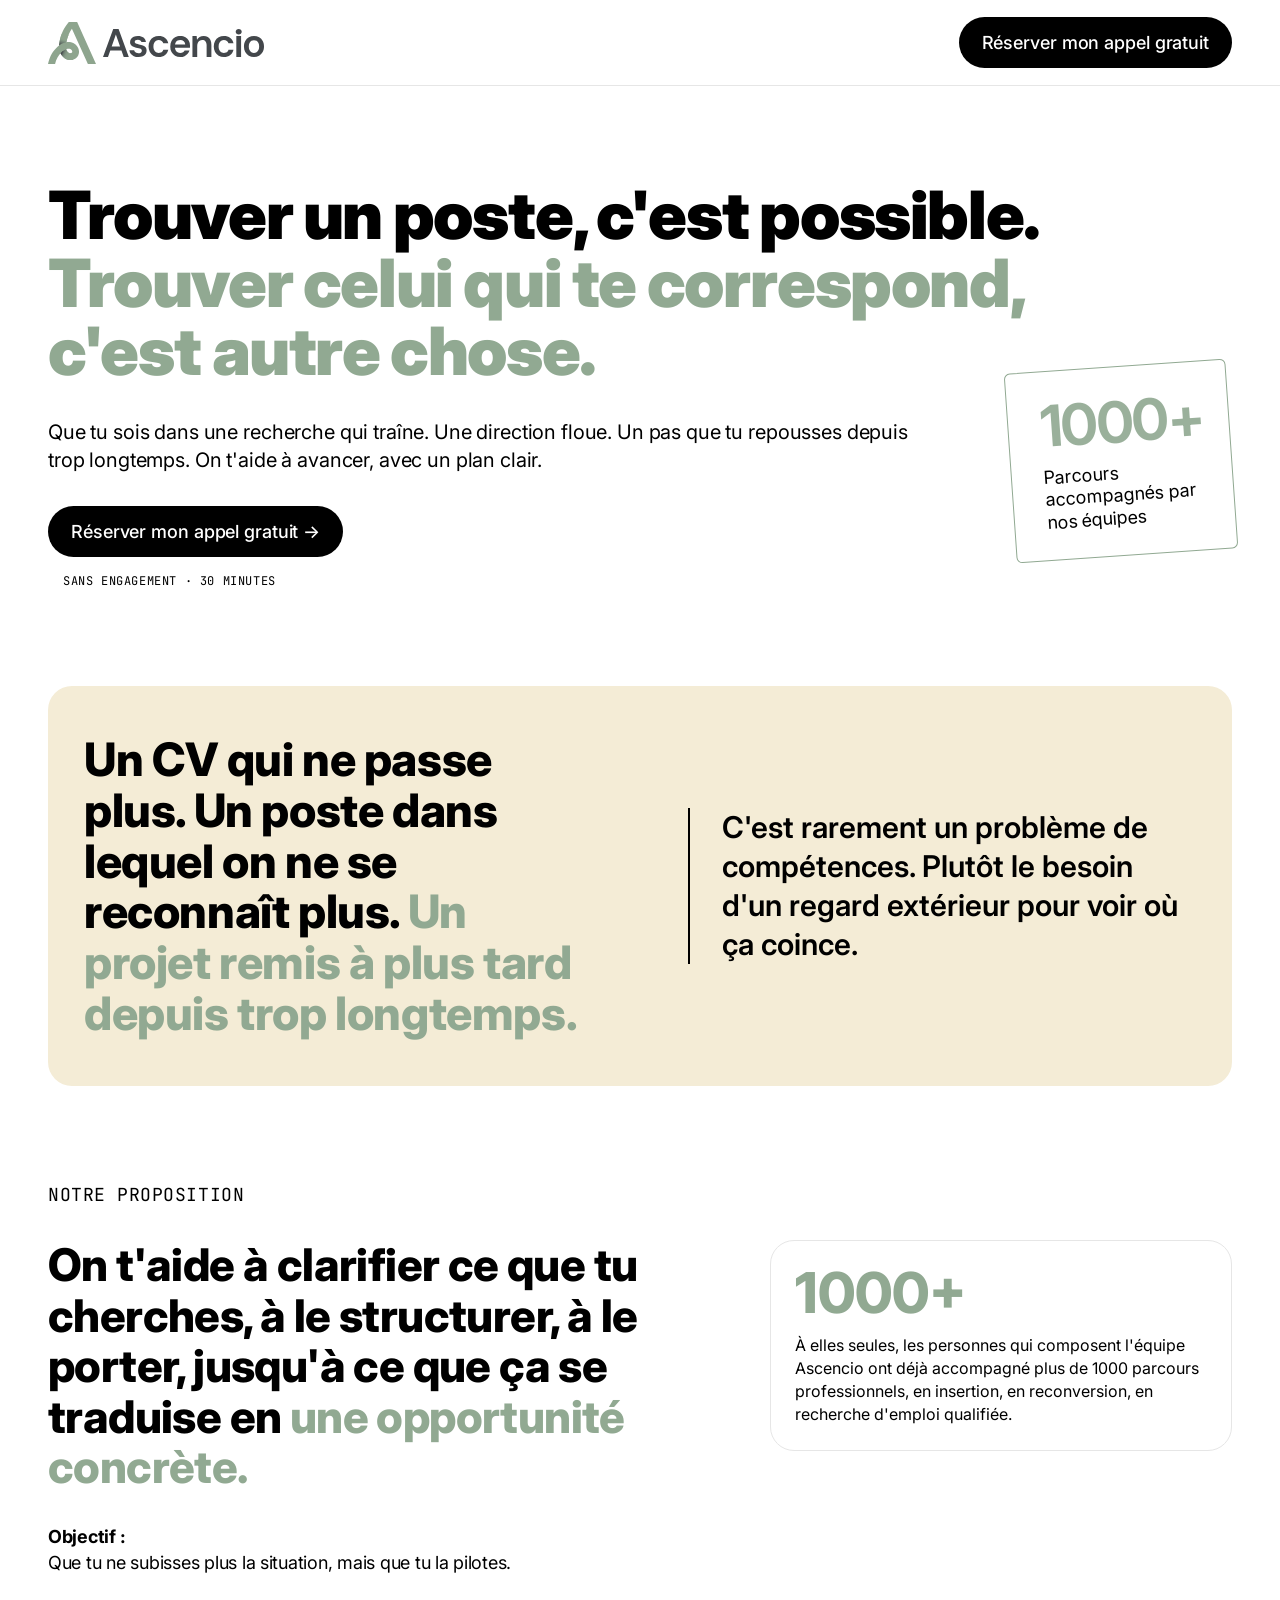
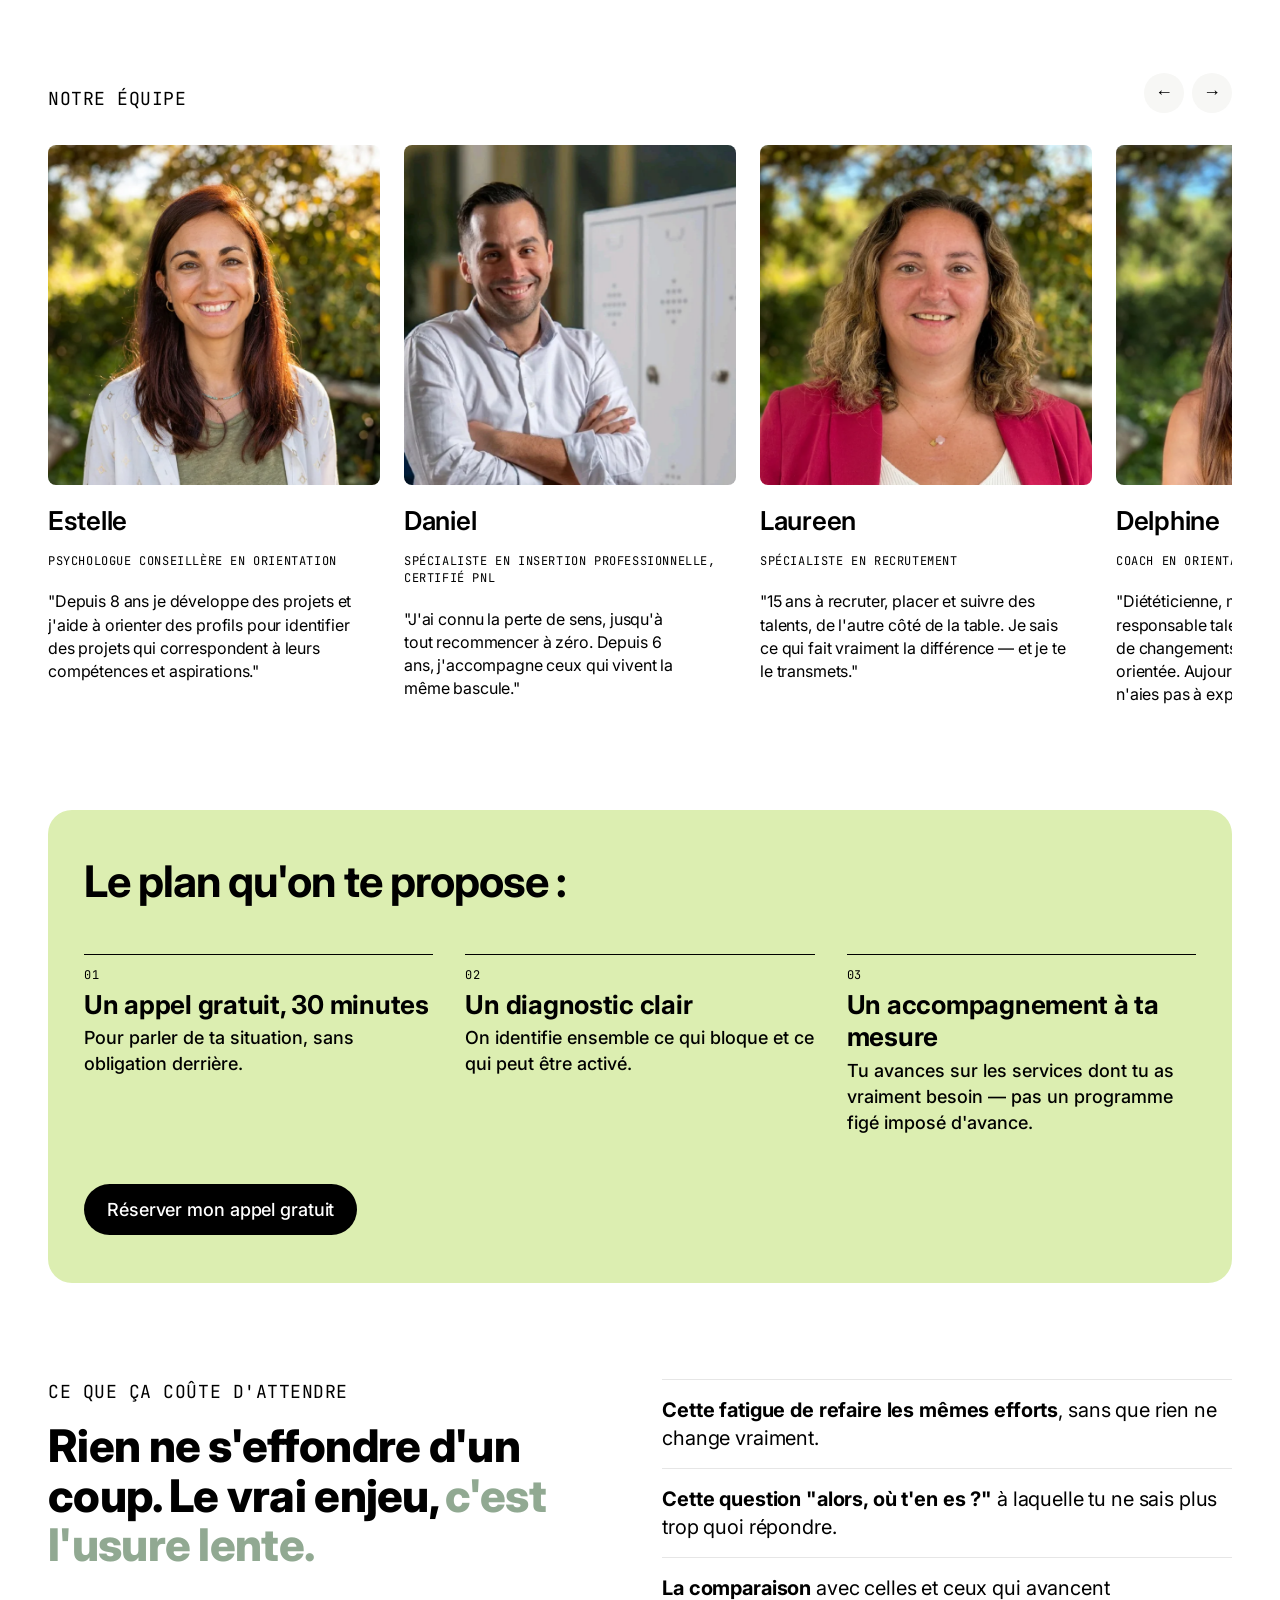
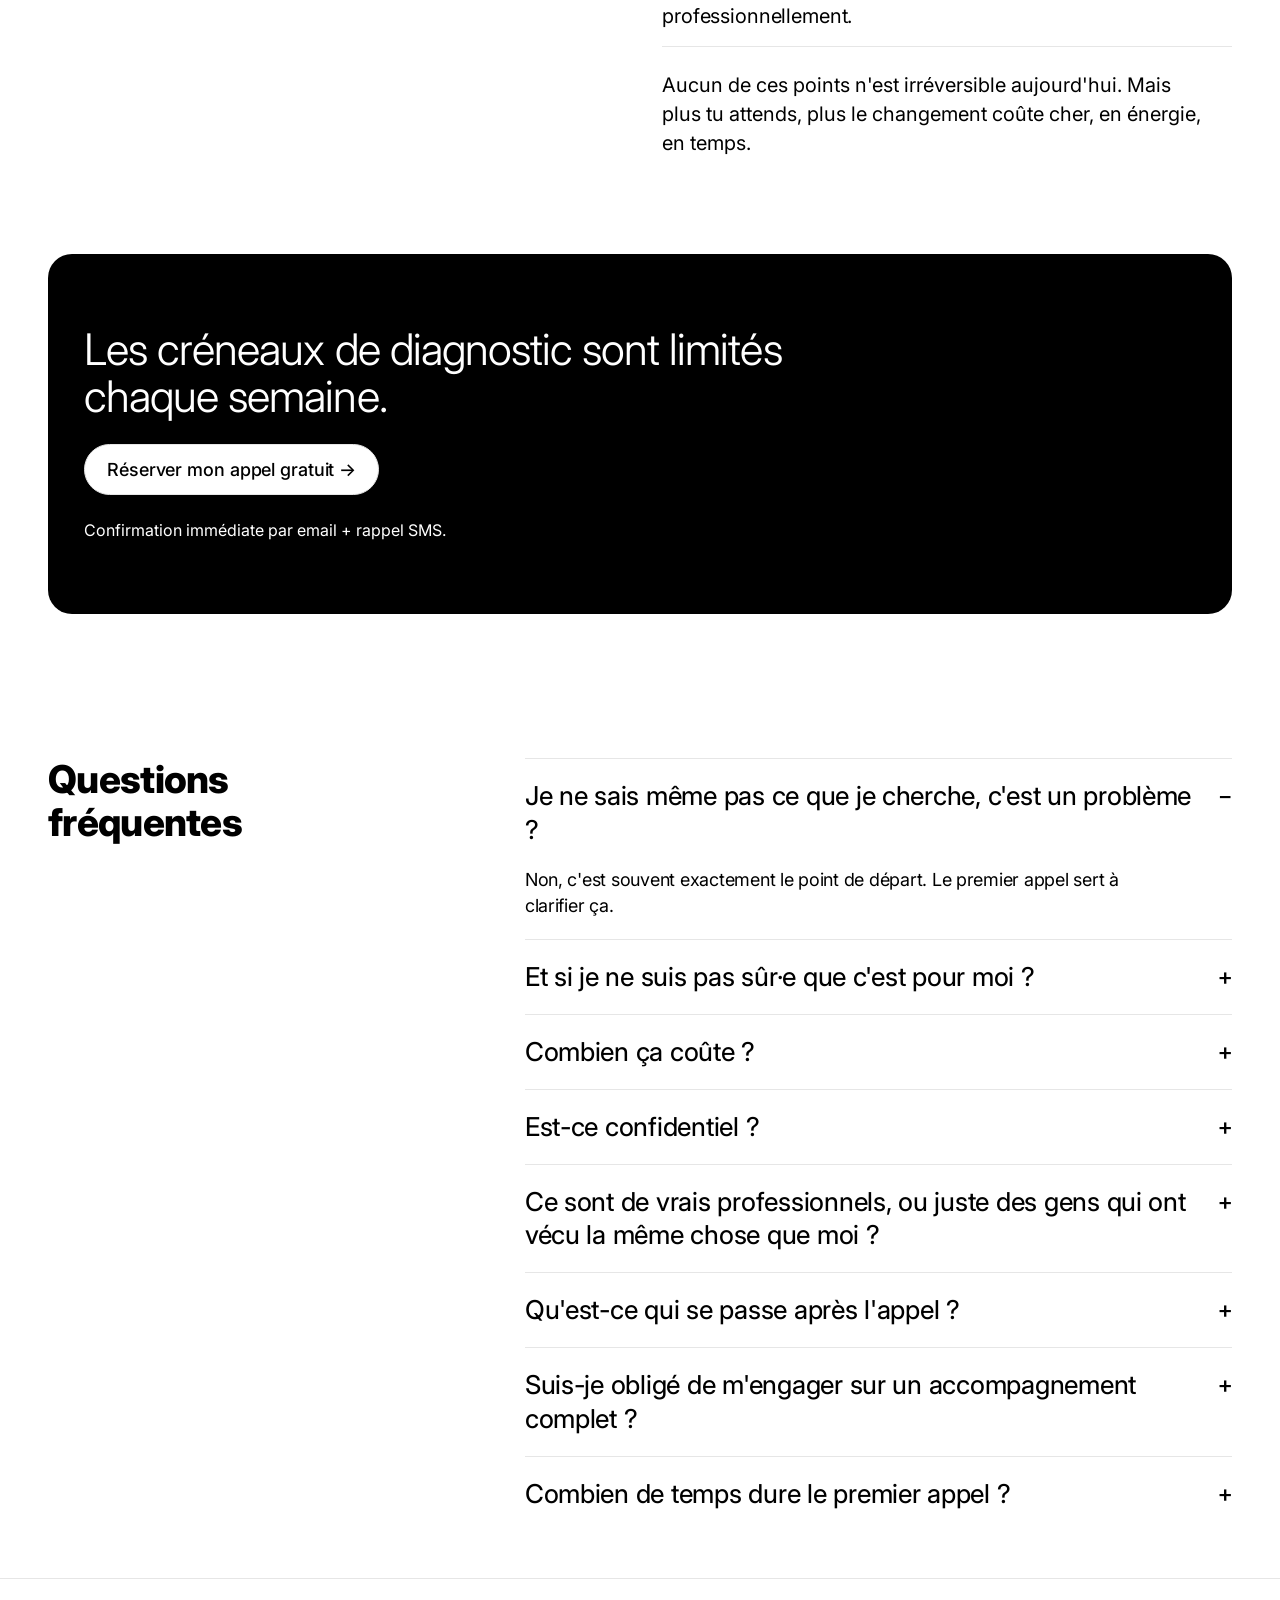
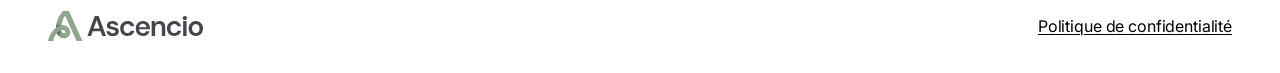
==== commit a207a107: "Update team titles, remove Alice, set per-page team order - Estelle: "Psychologue conseillère en ori" ====
--- a/avancer-professionnellement/index.html
+++ b/avancer-professionnellement/index.html
@@ -114,13 +114,13 @@
       <li class="team-card">
         <img class="team-photo" src="../assets/images/team/estelle.webp" width="780" height="780" alt="Estelle" loading="lazy" decoding="async">
         <div class="team-name">Estelle</div>
-        <div class="team-role">Psychologue en orientation</div>
+        <div class="team-role">Psychologue conseillère en orientation</div>
         <p class="team-quote">"Depuis 8 ans je développe des projets et j'aide à orienter des profils pour identifier des projets qui correspondent à leurs compétences et aspirations."</p>
       </li>
       <li class="team-card">
         <img class="team-photo" src="../assets/images/team/daniel.webp" width="780" height="780" alt="Daniel" loading="lazy" decoding="async">
         <div class="team-name">Daniel</div>
-        <div class="team-role">Coach en orientation, certifié PNL</div>
+        <div class="team-role">Spécialiste en insertion professionnelle, certifié PNL</div>
         <p class="team-quote">"J'ai connu la perte de sens, jusqu'à tout recommencer à zéro. Depuis 6 ans, j'accompagne ceux qui vivent la même bascule."</p>
       </li>
       <li class="team-card">
@@ -134,11 +134,6 @@
         <div class="team-name">Delphine</div>
         <div class="team-role">Coach en orientation</div>
         <p class="team-quote">"Diététicienne, manager événementiel, responsable talents : ma carrière a été faite de changements faute d'avoir été bien orientée. Aujourd'hui, je m'assure que toi, tu n'aies pas à expérimenter mon vécu."</p>
-      </li>
-      <li class="team-card">
-        <img class="team-photo" src="../assets/images/team/alice.webp" width="390" height="520" alt="Alice" loading="lazy" decoding="async">
-        <div class="team-name">Alice</div>
-        <div class="team-role">Psychologue en orientation</div>
       </li>
     </ul>
     </div>
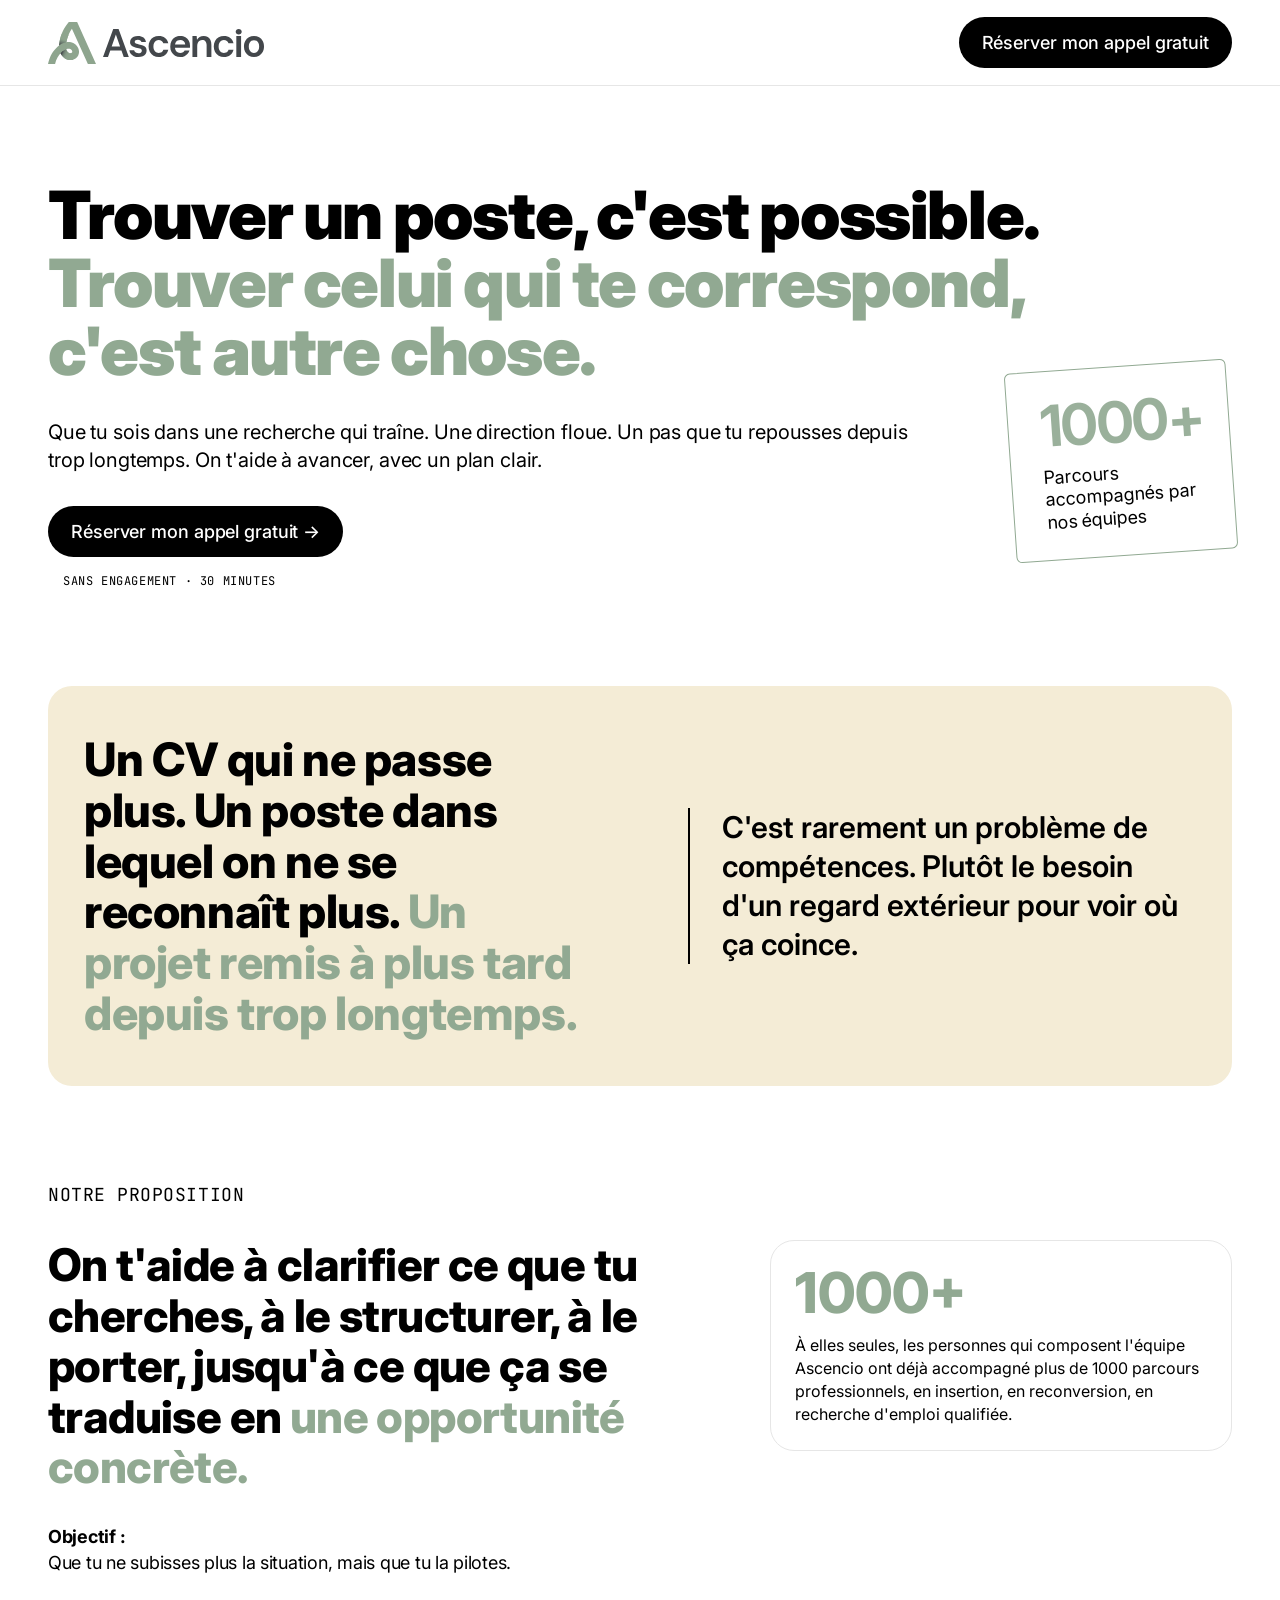
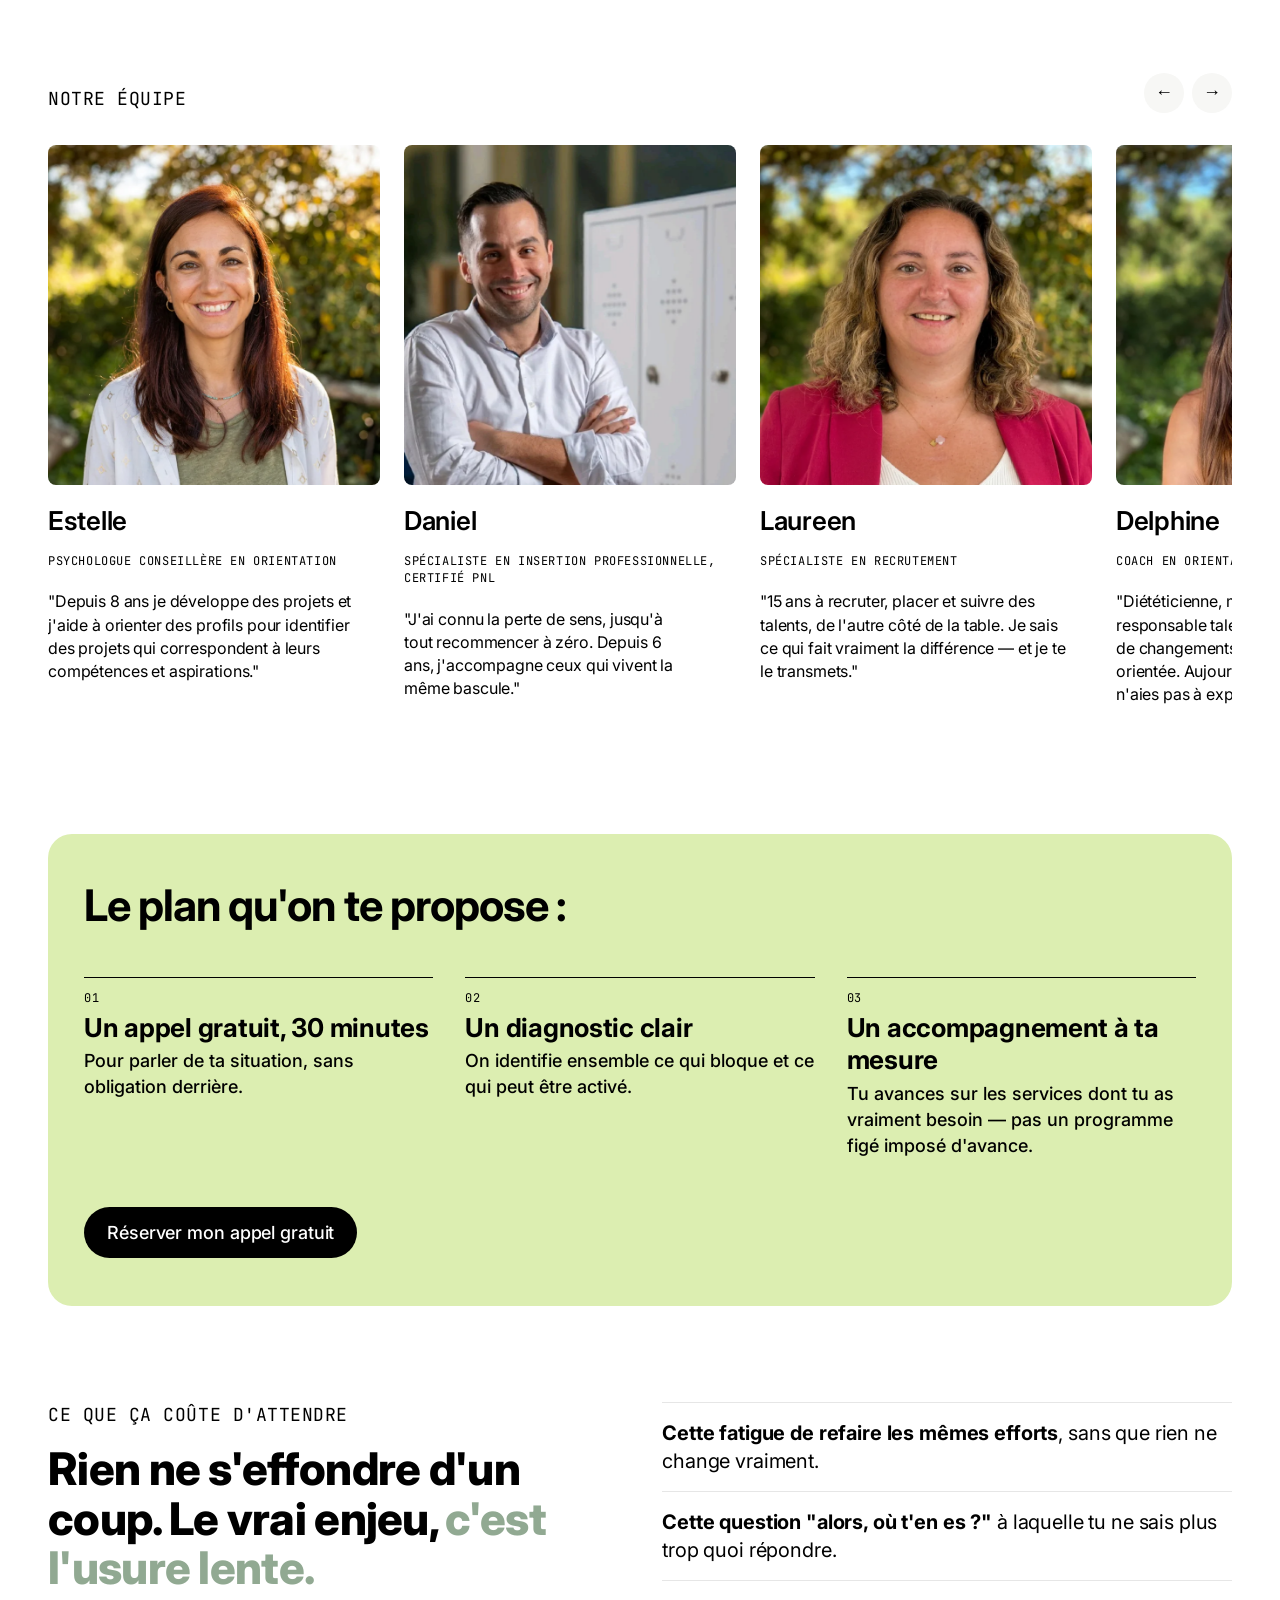
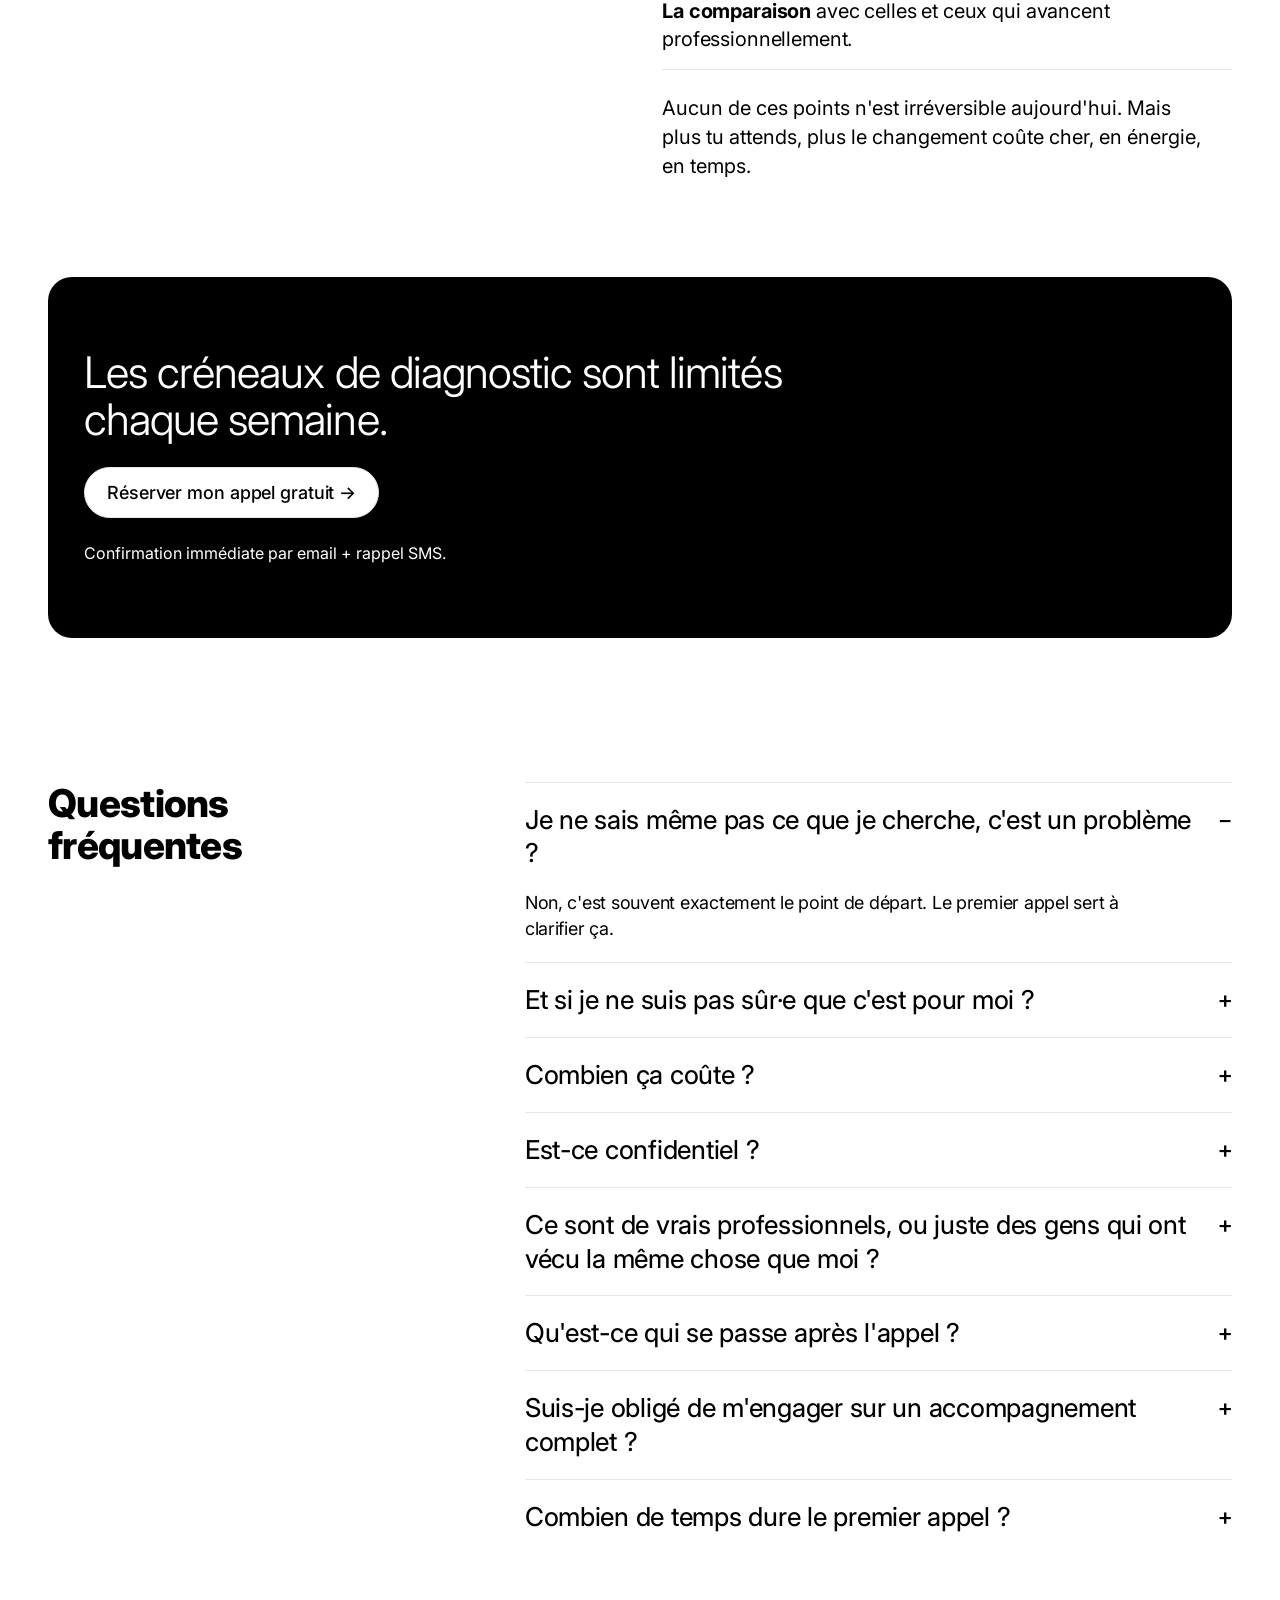
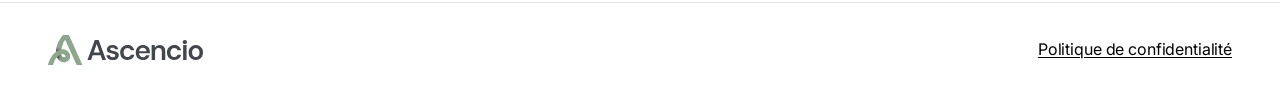
==== commit 03fdce33: "Add Alexandre to the team carousel on all landing pages New last card with photo (alexandre.webp), t" ====
--- a/avancer-professionnellement/index.html
+++ b/avancer-professionnellement/index.html
@@ -134,6 +134,12 @@
         <div class="team-name">Delphine</div>
         <div class="team-role">Coach en orientation</div>
         <p class="team-quote">"Diététicienne, manager événementiel, responsable talents : ma carrière a été faite de changements faute d'avoir été bien orientée. Aujourd'hui, je m'assure que toi, tu n'aies pas à expérimenter mon vécu."</p>
+      </li>
+      <li class="team-card">
+        <img class="team-photo" src="../assets/images/team/alexandre.webp" width="780" height="780" alt="Alexandre" loading="lazy" decoding="async">
+        <div class="team-name">Alexandre</div>
+        <div class="team-role">Psychologue conseiller en orientation</div>
+        <p class="team-quote">"Mon parcours professionnel a commencé à 14 ans et m’a appris qu’une trajectoire n’est jamais toute tracée. Aujourd’hui, j’aide chacun à questionner ses choix, à trouver du sens et à construire un projet qui lui ressemble."</p>
       </li>
     </ul>
     </div>
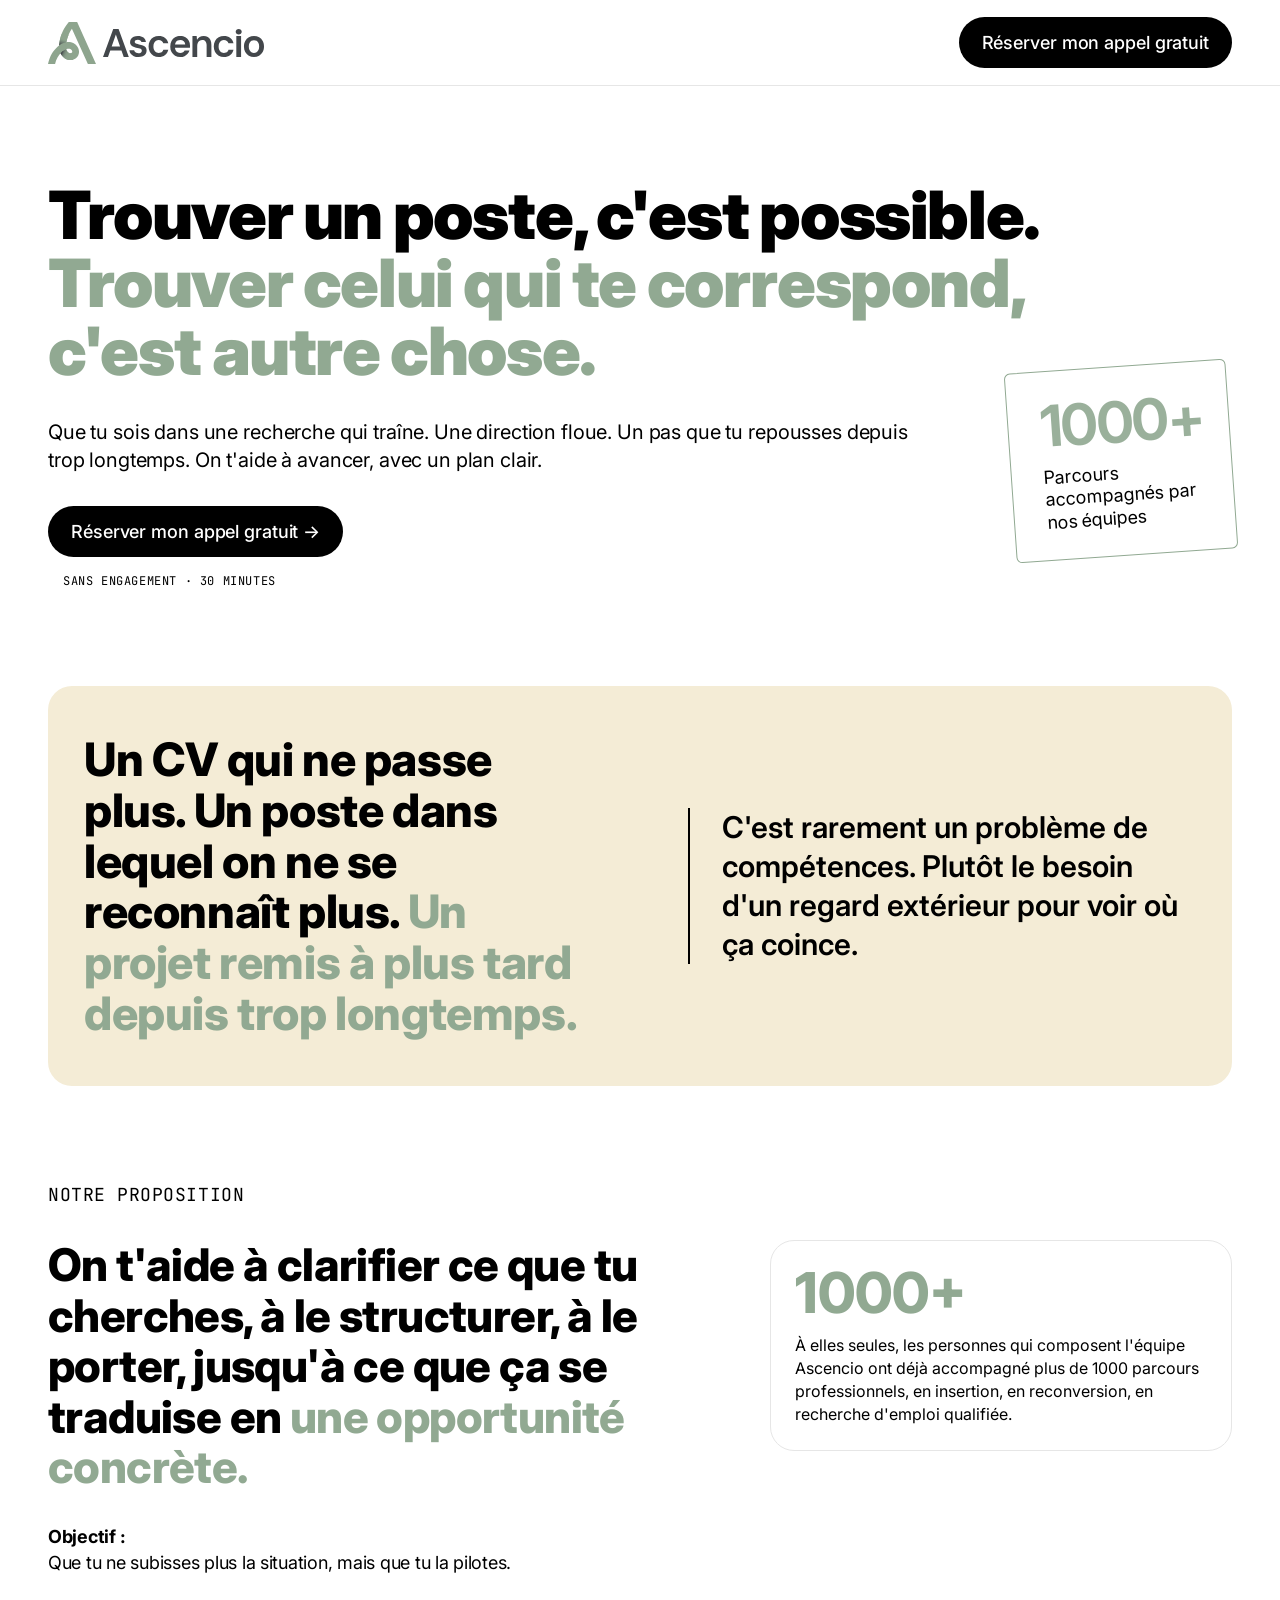
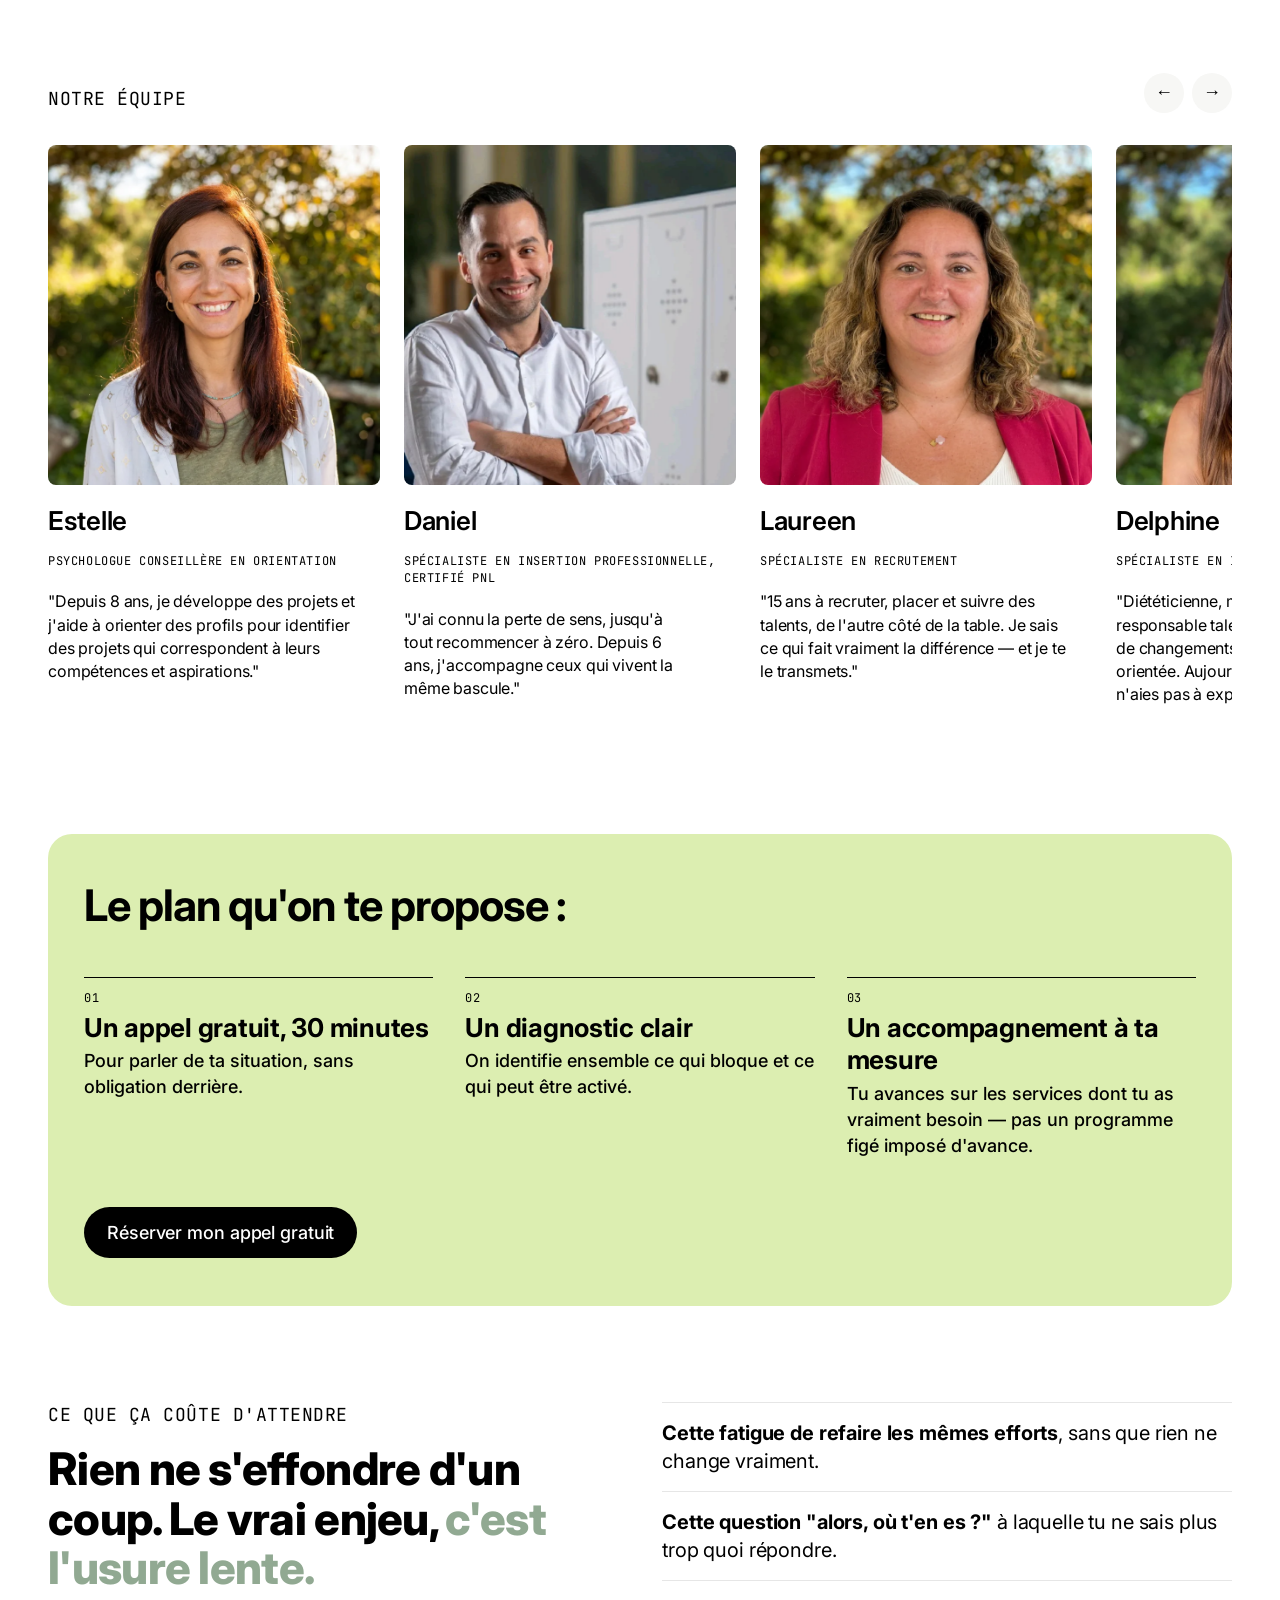
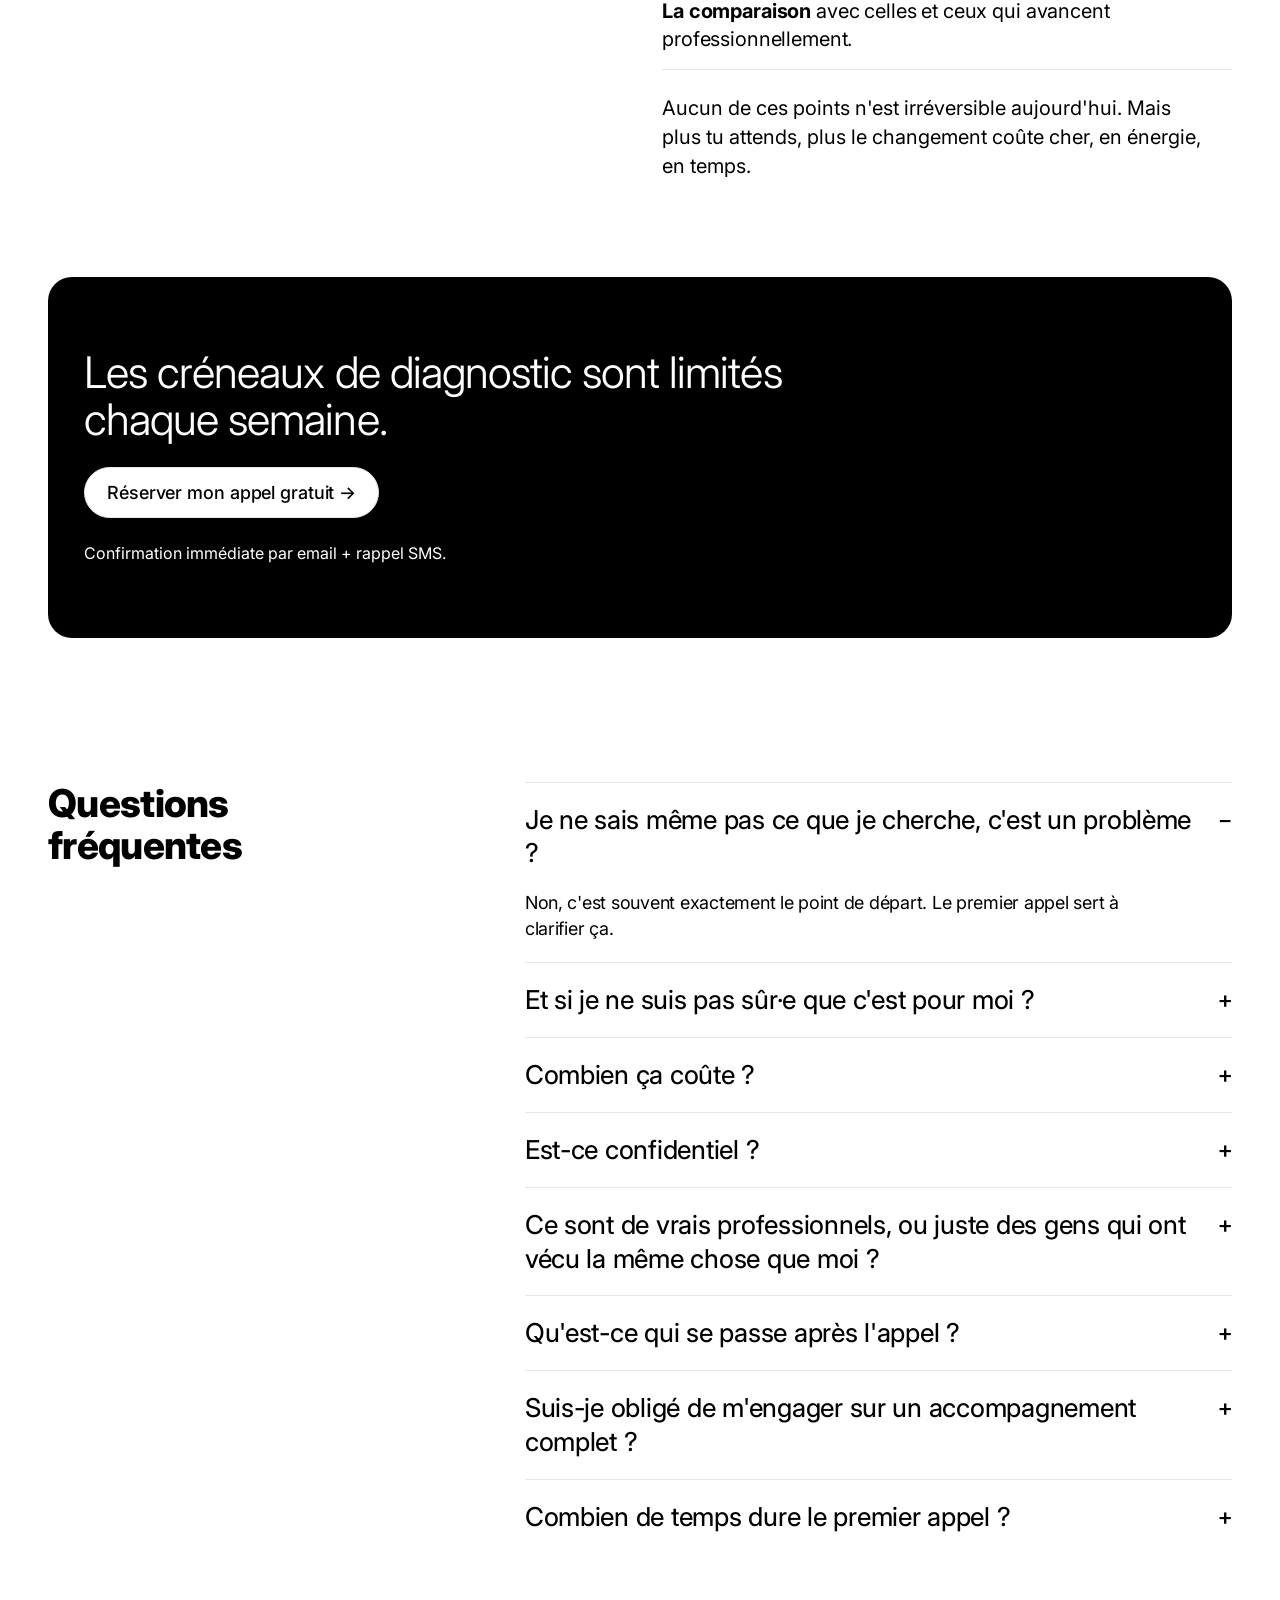
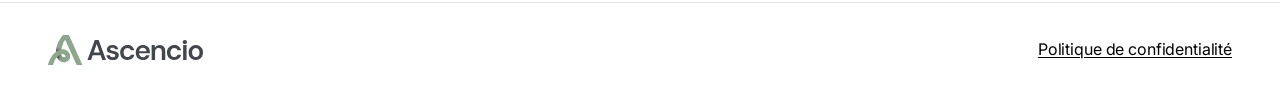
==== commit 35727133: "Update Delphine's title and fix comma in Estelle's quote - Delphine: "Spécialiste en insertion profe" ====
--- a/avancer-professionnellement/index.html
+++ b/avancer-professionnellement/index.html
@@ -43,7 +43,7 @@
 <header class="site-header">
   <div class="header-inner container">
     <img class="logo" src="../assets/images/logo-ascensio.svg" width="217" height="42" alt="Ascensio">
-    <a class="btn btn-primary" href="https://calendly.com/ascencio-ch/30min" target="_blank" rel="noopener noreferrer">Réserver mon appel gratuit</a>
+    <a class="btn btn-primary" href="/reserver/" data-cta="reserver">Réserver mon appel gratuit</a>
   </div>
 </header>
 
@@ -56,7 +56,7 @@
       <p class="hero-sub">Que tu sois dans une recherche qui traîne. Une direction floue. Un pas que tu repousses depuis trop longtemps. On t'aide à avancer, avec un plan clair.</p>
       <div class="hero-actions">
         <div class="hero-cta-col">
-          <a class="btn btn-primary btn-block" href="https://calendly.com/ascencio-ch/30min" target="_blank" rel="noopener noreferrer">Réserver mon appel gratuit →</a>
+          <a class="btn btn-primary btn-block" href="/reserver/" data-cta="reserver">Réserver mon appel gratuit →</a>
           <span class="hero-reassurance">Sans engagement · 30 minutes</span>
         </div>
         <div class="hero-stat">
@@ -115,7 +115,7 @@
         <img class="team-photo" src="../assets/images/team/estelle.webp" width="780" height="780" alt="Estelle" loading="lazy" decoding="async">
         <div class="team-name">Estelle</div>
         <div class="team-role">Psychologue conseillère en orientation</div>
-        <p class="team-quote">"Depuis 8 ans je développe des projets et j'aide à orienter des profils pour identifier des projets qui correspondent à leurs compétences et aspirations."</p>
+        <p class="team-quote">"Depuis 8 ans, je développe des projets et j'aide à orienter des profils pour identifier des projets qui correspondent à leurs compétences et aspirations."</p>
       </li>
       <li class="team-card">
         <img class="team-photo" src="../assets/images/team/daniel.webp" width="780" height="780" alt="Daniel" loading="lazy" decoding="async">
@@ -132,7 +132,7 @@
       <li class="team-card">
         <img class="team-photo" src="../assets/images/team/delphine.webp" width="780" height="780" alt="Delphine" loading="lazy" decoding="async">
         <div class="team-name">Delphine</div>
-        <div class="team-role">Coach en orientation</div>
+        <div class="team-role">Spécialiste en insertion professionnelle</div>
         <p class="team-quote">"Diététicienne, manager événementiel, responsable talents : ma carrière a été faite de changements faute d'avoir été bien orientée. Aujourd'hui, je m'assure que toi, tu n'aies pas à expérimenter mon vécu."</p>
       </li>
       <li class="team-card">
@@ -169,7 +169,7 @@
           </li>
         </ol>
         <div class="plan-cta">
-          <a class="btn btn-primary btn-block" href="https://calendly.com/ascencio-ch/30min" target="_blank" rel="noopener noreferrer">Réserver mon appel gratuit</a>
+          <a class="btn btn-primary btn-block" href="/reserver/" data-cta="reserver">Réserver mon appel gratuit</a>
         </div>
       </div>
     </div>
@@ -200,7 +200,7 @@
     <div class="container">
       <div class="color-block color-block--dark scarcity">
         <h2 class="scarcity-title">Les créneaux de diagnostic sont limités chaque semaine.</h2>
-        <a class="btn btn-secondary btn-block" href="https://calendly.com/ascencio-ch/30min" target="_blank" rel="noopener noreferrer">Réserver mon appel gratuit →</a>
+        <a class="btn btn-secondary btn-block" href="/reserver/" data-cta="reserver">Réserver mon appel gratuit →</a>
         <div class="scarcity-note">Confirmation immédiate par email + rappel SMS.</div>
       </div>
     </div>
@@ -262,7 +262,7 @@
 
 <div class="sticky-cta" data-sticky-cta>
   <span>Réserver mon appel gratuit</span>
-  <a class="btn btn-primary" href="https://calendly.com/ascencio-ch/30min" target="_blank" rel="noopener noreferrer">Réserver</a>
+  <a class="btn btn-primary" href="/reserver/" data-cta="reserver">Réserver</a>
 </div>
 
 <div class="cookie-notice" data-cookie-notice hidden>
--- a/assets/css/components.css
+++ b/assets/css/components.css
@@ -621,3 +621,43 @@
   transition: background-color var(--dur-base) var(--ease-out);
 }
 .cookie-notice-accept:hover { background: var(--brand); }
+
+/* ---------- reserve page (/reserver/) ---------- */
+.reserve { padding: var(--space-md) 10px var(--space-xl); }
+.reserve-inner { max-width: 1000px; margin: 0 auto; }
+.reserve-head { padding: 0 10px; text-align: center; }
+.reserve-title {
+  font-size: 26px;
+  font-weight: 800;
+  line-height: 1.15;
+  letter-spacing: -0.5px;
+  text-wrap: balance;
+}
+.reserve-reassurance {
+  margin-top: var(--space-xs);
+  font-family: var(--font-mono);
+  font-size: var(--fs-caption);
+  letter-spacing: var(--ls-caption);
+  text-transform: uppercase;
+}
+.reserve-calendar { position: relative; margin-top: var(--space-md); min-height: 900px; }
+.reserve-calendar .calendly-inline-widget { position: relative; z-index: 1; min-height: 900px; }
+.reserve-loading {
+  position: absolute;
+  inset: 0;
+  padding-top: 120px;
+  text-align: center;
+  font-family: var(--font-mono);
+  font-size: var(--fs-caption);
+  letter-spacing: var(--ls-caption);
+  text-transform: uppercase;
+  opacity: 0.55;
+}
+.reserve-calendar.is-loaded .reserve-loading { display: none; }
+.site-footer .footer-inner--solo { justify-content: center; }
+@media (min-width: 721px) {
+  .reserve { padding: var(--space-xxl) var(--gutter-desktop) var(--space-section); }
+  .reserve-title { font-size: clamp(32px, 3.6vw, 48px); letter-spacing: -1px; }
+  .reserve-calendar { margin-top: var(--space-xl); min-height: 700px; }
+  .reserve-calendar .calendly-inline-widget { min-height: 700px; }
+}
